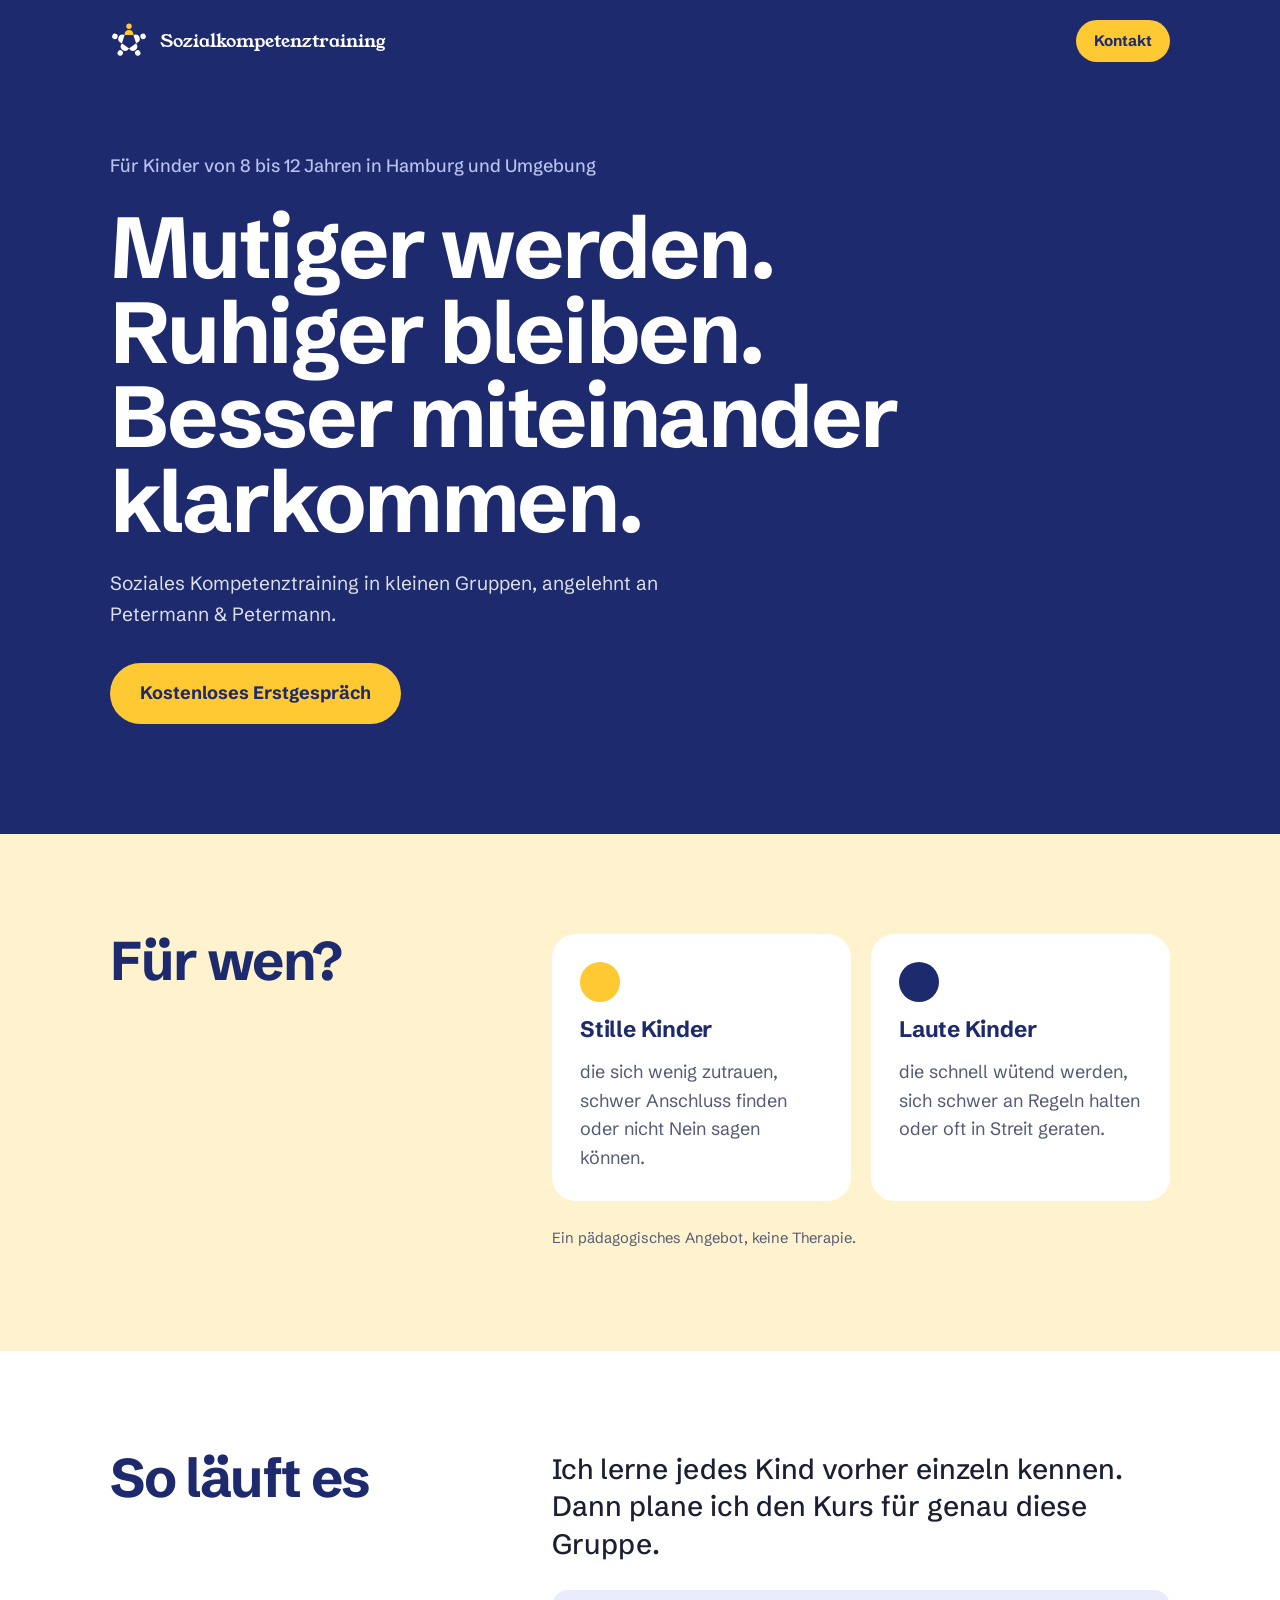
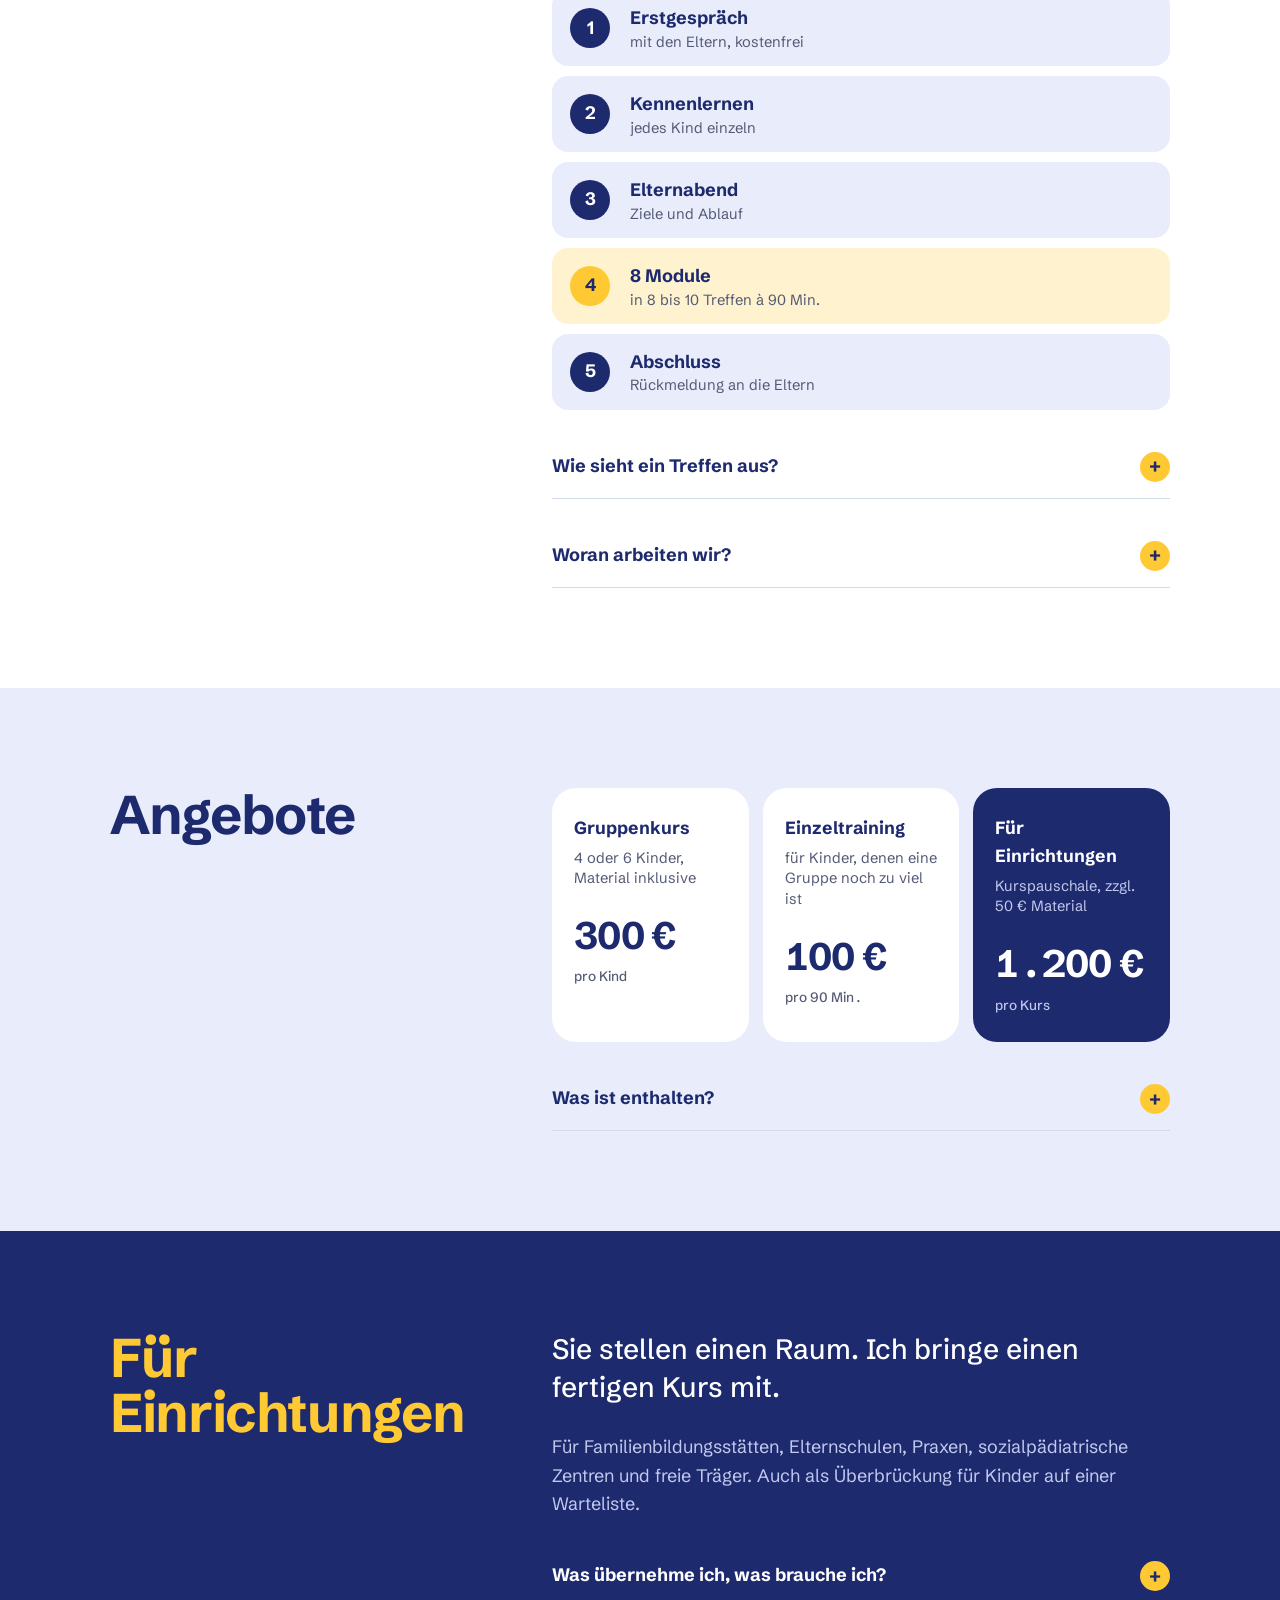
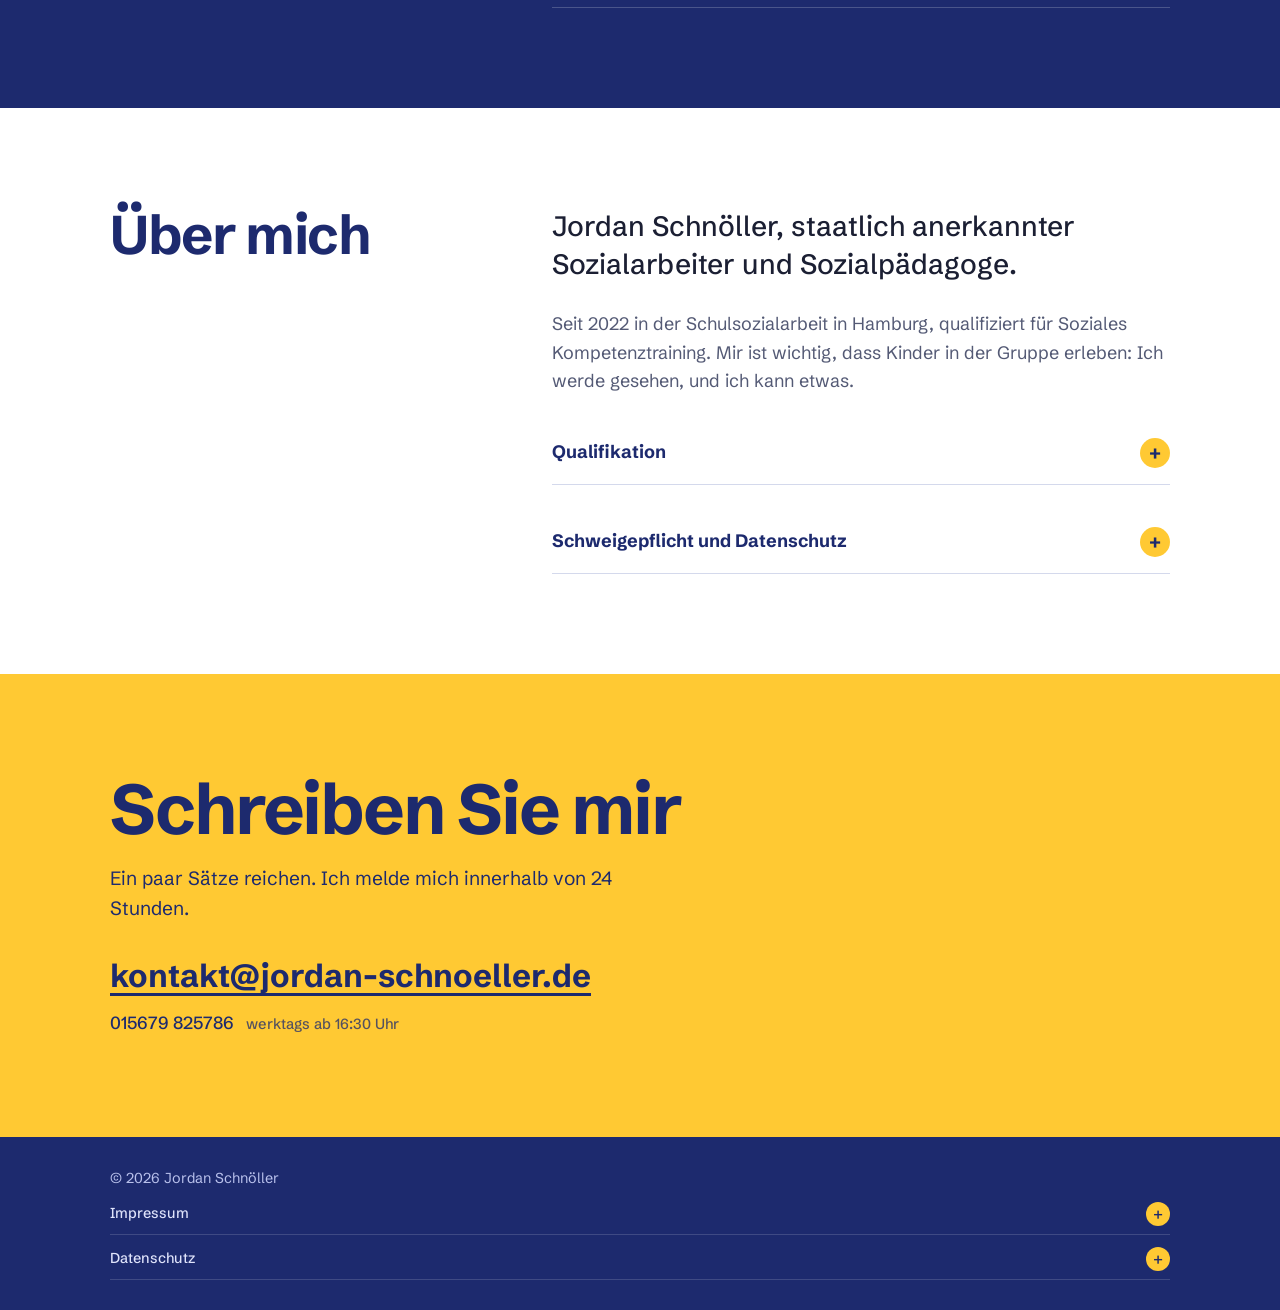
==== index.html @ d8eac1c6 "Gruppengröße: 4 oder 6 Kinder statt 4 bis 6 Co-Authored-By: Claude Opus 5.5 <noreply@anthropic.com> " ====
<!doctype html>
<html lang="de">
<head>
<meta charset="utf-8">
<meta name="viewport" content="width=device-width, initial-scale=1">
<title>Sozialkompetenztraining für Kinder in Hamburg | Jordan Schnöller</title>
<meta name="description" content="Soziales Kompetenztraining für Kinder von 8 bis 12 Jahren in Hamburg und Ahrensburg: kleine Gruppen, Einzeltraining und Kurse für Einrichtungen. Angelehnt an Petermann &amp; Petermann. Kostenloses Erstgespräch.">
<meta name="author" content="Jordan Schnöller">
<link rel="canonical" href="https://jordan-schnoeller.de/">
<meta property="og:type" content="website">
<meta property="og:locale" content="de_DE">
<meta property="og:site_name" content="Sozialkompetenztraining · Jordan Schnöller">
<meta property="og:url" content="https://jordan-schnoeller.de/">
<meta property="og:title" content="Sozialkompetenztraining für Kinder in Hamburg">
<meta property="og:description" content="Kleine Gruppen für Kinder von 8 bis 12 Jahren, die mutiger oder ruhiger werden wollen. Von Jordan Schnöller, Sozialarbeiter.">
<meta property="og:image" content="https://jordan-schnoeller.de/vorschau.png">
<meta property="og:image:width" content="1200">
<meta property="og:image:height" content="630">
<meta name="twitter:card" content="summary_large_image">
<script type="application/ld+json">
{
  "@context": "https://schema.org",
  "@graph": [
    {
      "@type": "Person",
      "@id": "https://jordan-schnoeller.de/#person",
      "name": "Jordan Schnöller",
      "jobTitle": "Sozialarbeiter und Sozialpädagoge (B.A.)",
      "url": "https://jordan-schnoeller.de/",
      "email": "kontakt@jordan-schnoeller.de"
    },
    {
      "@type": "ProfessionalService",
      "@id": "https://jordan-schnoeller.de/#angebot",
      "name": "Sozialkompetenztraining für Kinder – Jordan Schnöller",
      "description": "Soziales Kompetenztraining für Kinder von 8 bis 12 Jahren in kleinen Gruppen, angelehnt an Petermann & Petermann. Gruppenkurse, Einzeltraining und Kurse für Einrichtungen.",
      "url": "https://jordan-schnoeller.de/",
      "image": "https://jordan-schnoeller.de/vorschau.png",
      "logo": "https://jordan-schnoeller.de/favicon.svg",
      "email": "kontakt@jordan-schnoeller.de",
      "telephone": "+49 15679 825786",
      "founder": {"@id": "https://jordan-schnoeller.de/#person"},
      "areaServed": [
        {"@type": "City", "name": "Hamburg"},
        {"@type": "City", "name": "Ahrensburg"}
      ],
      "knowsAbout": ["Soziales Kompetenztraining", "Sozialkompetenztraining", "Soziale Arbeit"]
    }
  ]
}
</script>
<link rel="icon" href="favicon.svg" type="image/svg+xml">
<link rel="stylesheet" href="fonts.css">
<style>
/* Variante B, Farbflächen: jeder Abschnitt eine ruhige Farbfläche, kräftige serifenlose Überschriften, sehr wenig Text. Bewusst nur ein (helles) Farbschema. */
:root{--blue:#1d2a6e;--blue2:#2a3a8f;--sky:#e8ecfb;--cream:#fff3cf;--yellow:#ffc933;--white:#ffffff;--text:#1b1f33;--muted:#545a75;--rule:#d4d9ec;
--display:"Schibsted Grotesk","Helvetica Neue",Arial,sans-serif;--body:"Schibsted Grotesk","Helvetica Neue",Arial,sans-serif;--serif:"Young Serif",Georgia,serif}
*{box-sizing:border-box}[hidden]{display:none!important}
body{margin:0;background:var(--white);color:var(--text);font-family:var(--body);font-size:18px;line-height:1.6}
.wrap{max-width:1100px;margin:0 auto;padding-left:max(20px,env(safe-area-inset-left,0px));padding-right:max(20px,env(safe-area-inset-right,0px))}
h1,h2,h3{margin:0;text-wrap:balance}
p{margin:0}a{color:inherit}
:focus-visible{outline:3px solid var(--yellow);outline-offset:3px;border-radius:4px}
header{background:var(--blue);color:var(--white)}
header .bar{display:flex;justify-content:space-between;align-items:center;padding-block:20px}
.mark{display:flex;gap:12px;align-items:center;text-decoration:none;color:var(--white);font-family:var(--serif);font-size:1.1rem}
.mark svg{width:38px;height:38px}
.navcta{font-weight:700;text-decoration:none;font-size:.95rem;background:var(--yellow);color:var(--blue);padding:9px 18px;border-radius:999px}
.hero{background:var(--blue);color:var(--white)}
.hero .wrap{padding-block:70px 110px;display:grid;gap:24px;justify-items:start}
.kicker{color:#b9c1ec;font-weight:500}
h1{font-family:var(--display);font-weight:700;font-size:clamp(2.6rem,7vw,5.4rem);line-height:.98;letter-spacing:-.03em;max-width:11em}
.lede{font-size:1.2rem;max-width:30em;opacity:.85}
.btn{display:inline-block;margin-top:10px;background:var(--yellow);color:var(--blue);text-decoration:none;font-weight:700;padding:16px 30px;border-radius:999px;transition:transform .2s}
.btn:hover{transform:translateY(-2px)}
.s-who{background:var(--cream)}
.s-how{background:var(--white)}
.s-price{background:var(--sky)}
.s-inst{background:var(--blue);color:var(--white)}
.s-me{background:var(--white)}
.s-contact{background:var(--yellow);color:var(--blue)}
.split{display:grid;grid-template-columns:minmax(0,1fr) minmax(0,1.6fr);gap:56px;padding-block:100px}
.split h2{font-family:var(--display);font-weight:700;font-size:clamp(2rem,4.5vw,3.4rem);line-height:1;letter-spacing:-.025em;color:var(--blue);align-self:start}
.s-inst h2{color:var(--yellow)}
.col{display:grid;gap:26px;min-width:0}
.big{font-size:clamp(1.35rem,2.4vw,1.75rem);line-height:1.35;font-weight:500}
.col > p:not(.big):not(.fine){color:var(--muted);max-width:36em}
.s-inst .col > p:not(.big){color:#c3c9ee}
.pair{display:grid;grid-template-columns:1fr 1fr;gap:20px}
.item{background:var(--white);border-radius:24px;padding:28px;display:grid;gap:10px;align-content:start}
.item h3{font-size:1.4rem;font-weight:700;color:var(--blue);letter-spacing:-.01em}
.item p{color:var(--muted)}
.dot{width:40px;height:40px;border-radius:50%;background:var(--yellow)}
.dot2{background:var(--blue)}
.fine{color:var(--muted);font-size:.92rem}
.flow{list-style:none;margin:0;padding:0;display:grid;gap:10px;counter-reset:f}
.flow li{counter-increment:f;display:grid;grid-template-columns:44px 1fr;column-gap:16px;align-items:center;background:var(--sky);border-radius:16px;padding:14px 18px}
.flow li::before{content:counter(f);grid-row:1/span 2;width:40px;height:40px;border-radius:50%;background:var(--blue);color:var(--white);font-weight:700;display:grid;place-items:center}
.flow li:nth-child(4){background:var(--cream)}
.flow li:nth-child(4)::before{background:var(--yellow);color:var(--blue)}
.flow b{color:var(--blue)}
.flow span{color:var(--muted);font-size:.92rem;line-height:1.3}
details{border-bottom:1px solid var(--rule)}
.s-inst details{border-color:rgba(255,255,255,.2)}
summary{cursor:pointer;list-style:none;padding:16px 0;font-weight:700;color:var(--blue);display:flex;justify-content:space-between;gap:12px}
.s-inst summary{color:var(--white)}
summary::-webkit-details-marker{display:none}
summary::after{content:"+";width:30px;height:30px;flex:none;border-radius:50%;background:var(--yellow);color:var(--blue);display:grid;place-items:center;font-size:1.2rem;line-height:1;transition:transform .25s}
details[open] summary::after{transform:rotate(45deg)}
.more{padding-bottom:20px;color:var(--muted);display:grid;gap:12px}
.s-inst .more{color:#c3c9ee}
.more ul{margin:0;padding-left:1.1em;display:grid;gap:6px}
.mins{list-style:none!important;padding:0!important;gap:0!important}
.mins li{display:flex;justify-content:space-between;gap:16px;padding-block:9px;border-bottom:1px solid var(--rule);color:var(--text)}
.mins span{color:var(--muted);white-space:nowrap;font-variant-numeric:tabular-nums}
.prices{display:grid;grid-template-columns:repeat(3,minmax(0,1fr));gap:14px}
.price{background:var(--white);border-radius:24px;padding:26px 22px;display:grid;gap:6px;align-content:start}
.price h3{font-weight:700;font-size:1.1rem;color:var(--blue)}
.price p{color:var(--muted);font-size:.92rem;line-height:1.4;min-height:2.8em}
.price b{font-size:clamp(1.9rem,3.4vw,2.4rem);font-weight:700;letter-spacing:-.02em;color:var(--blue);margin-top:10px;font-variant-numeric:tabular-nums}
.price small{display:block;font-size:.85rem;font-weight:500;color:var(--muted);letter-spacing:0}
.price:nth-child(3){background:var(--blue)}.price:nth-child(3) h3,.price:nth-child(3) b{color:var(--white)}.price:nth-child(3) p,.price:nth-child(3) small{color:#c3c9ee}
.s-contact .wrap{padding-block:100px;display:grid;gap:18px;justify-items:start}
.s-contact h2{font-weight:700;font-size:clamp(2.4rem,6vw,4.4rem);letter-spacing:-.03em;line-height:1}
.s-contact .lede{opacity:1;color:var(--blue)}
.contact{display:grid;gap:8px;margin-top:8px}
.contact a{font-weight:700;font-size:clamp(1.3rem,3.4vw,2rem);word-break:break-word;text-underline-offset:6px}
.contact span{font-size:1.1rem;font-weight:500}
.contact small{opacity:.75;margin-left:8px}
footer{background:var(--blue);color:#b9c1ec;font-size:.9rem}
footer .wrap{padding-block:30px;display:grid;gap:4px}
footer summary{color:#dfe3fb;font-weight:500;padding:8px 0}footer summary::after{width:24px;height:24px;font-size:1rem}
footer details{border-color:rgba(255,255,255,.15)}
footer .body{padding-bottom:16px}footer .body p{color:#b9c1ec}footer .body p+p{margin-top:8px}footer .body h4{margin:14px 0 4px;color:#fff}
footer .body p[style]{color:#fff!important}
.reveal{transition:opacity .8s ease,transform .8s cubic-bezier(.2,.7,.2,1)}
.reveal.pre{opacity:0;transform:translateY(22px)}
.reveal.pre.in{opacity:1;transform:none}
@media (max-width:820px){.split{grid-template-columns:1fr;gap:24px;padding-block:72px}.pair,.prices{grid-template-columns:1fr}.price p{min-height:0}.hero .wrap{padding-block:48px 80px}}

</style>
</head>
<body>

<header>
  <div class="wrap bar">
    <a class="mark" href="#start"><svg viewBox="2 2 60 60" aria-hidden="true"><g transform="rotate(72.0 32 32)"><circle cx="32" cy="8.6" r="4.3" fill="currentColor"/><path d="M25 22.5 Q25 14.5 32 14.5 Q39 14.5 39 22.5 Z" fill="currentColor"/></g><g transform="rotate(144.0 32 32)"><circle cx="32" cy="8.6" r="4.3" fill="currentColor"/><path d="M25 22.5 Q25 14.5 32 14.5 Q39 14.5 39 22.5 Z" fill="currentColor"/></g><g transform="rotate(216.0 32 32)"><circle cx="32" cy="8.6" r="4.3" fill="currentColor"/><path d="M25 22.5 Q25 14.5 32 14.5 Q39 14.5 39 22.5 Z" fill="currentColor"/></g><g transform="rotate(288.0 32 32)"><circle cx="32" cy="8.6" r="4.3" fill="currentColor"/><path d="M25 22.5 Q25 14.5 32 14.5 Q39 14.5 39 22.5 Z" fill="currentColor"/></g><g transform="rotate(0.0 32 32)"><circle cx="32" cy="8.6" r="4.3" fill="#ffc933"/><path d="M25 22.5 Q25 14.5 32 14.5 Q39 14.5 39 22.5 Z" fill="#ffc933"/></g></svg><span>Sozialkompetenz&shy;training</span></a>
    <a class="navcta" href="#kontakt">Kontakt</a>
  </div>
</header>

<main id="start">
  <section class="hero">
    <div class="wrap">
      <p class="kicker">Für Kinder von 8 bis 12 Jahren in Hamburg und Umgebung</p>
      <h1>Mutiger werden. Ruhiger bleiben. Besser miteinander klarkommen.</h1>
      <p class="lede">Soziales Kompetenztraining in kleinen Gruppen, angelehnt an Petermann &amp; Petermann.</p>
      <a class="btn" href="#kontakt">Kostenloses Erstgespräch</a>
    </div>
  </section>

  <section class="s-who">
    <div class="wrap split">
      <h2>Für wen?</h2>
      <div class="col">
        <div class="pair">
          <div class="item reveal"><span class="dot"></span><h3>Stille Kinder</h3><p>die sich wenig zutrauen, schwer Anschluss finden oder nicht Nein sagen können.</p></div>
          <div class="item reveal"><span class="dot dot2"></span><h3>Laute Kinder</h3><p>die schnell wütend werden, sich schwer an Regeln halten oder oft in Streit geraten.</p></div>
        </div>
        <p class="fine">Ein pädagogisches Angebot, keine Therapie.</p>
      </div>
    </div>
  </section>

  <section class="s-how">
    <div class="wrap split">
      <h2>So läuft es</h2>
      <div class="col">
        <p class="big reveal">Ich lerne jedes Kind vorher einzeln kennen. Dann plane ich den Kurs für genau diese Gruppe.</p>
        <ol class="flow reveal">
          <li><b>Erstgespräch</b><span>mit den Eltern, kostenfrei</span></li>
          <li><b>Kennenlernen</b><span>jedes Kind einzeln</span></li>
          <li><b>Elternabend</b><span>Ziele und Ablauf</span></li>
          <li><b>8 Module</b><span>in 8 bis 10 Treffen à 90 Min.</span></li>
          <li><b>Abschluss</b><span>Rückmeldung an die Eltern</span></li>
        </ol>
        <details>
          <summary>Wie sieht ein Treffen aus?</summary>
          <div class="more">
            <ul class="mins">
              <li>Ankommen und Begrüßungsritual<span>5 Min.</span></li>
              <li>Warm-up<span>10 Min.</span></li>
              <li>Erarbeitung und Hauptübung<span>60 Min.</span></li>
              <li>Reflexion und Transfer in den Alltag<span>10 Min.</span></li>
              <li>Entspannung und Abschlussritual<span>5 Min.</span></li>
            </ul>
            <p>Jedes Treffen hat denselben Rahmen mit festen Gruppenregeln. Das gibt Sicherheit, gerade den unruhigen und den stillen Kindern.</p>
          </div>
        </details>
        <details>
          <summary>Woran arbeiten wir?</summary>
          <div class="more"><p>Gefühle erkennen und benennen, bei Wut ruhiger reagieren, sich in andere hineinversetzen, Kontakt aufnehmen und Nein sagen, Konflikte fair lösen, eigene Stärken sehen. Die Schwerpunkte richten sich nach der Gruppe.</p></div>
        </details>
      </div>
    </div>
  </section>

  <section class="s-price">
    <div class="wrap split">
      <h2>Angebote</h2>
      <div class="col">
        <div class="prices">
          <div class="price reveal"><h3>Gruppenkurs</h3><p>4 oder 6 Kinder, Material inklusive</p><b>300 €<small> pro Kind</small></b></div>
          <div class="price reveal"><h3>Einzeltraining</h3><p>für Kinder, denen eine Gruppe noch zu viel ist</p><b>100 €<small> pro 90 Min.</small></b></div>
          <div class="price reveal"><h3>Für Einrichtungen</h3><p>Kurspauschale, zzgl. 50 € Material</p><b>1.200 €<small> pro Kurs</small></b></div>
        </div>
        <details>
          <summary>Was ist enthalten?</summary>
          <div class="more"><p>Enthalten sind das Einzelkennenlernen der Kinder, der Elternabend, die Vor- und Nachbereitung sowie die Abschlussrückmeldung. Braucht eine Gruppe 10 statt 8 Treffen, bleibt der Preis gleich. Kurszeiten: samstags vormittags, montags 17:30 bis 19:30 Uhr oder freitags 16:30 bis 18:30 Uhr.</p></div>
        </details>
      </div>
    </div>
  </section>

  <section class="s-inst" id="einrichtungen">
    <div class="wrap split">
      <h2>Für Einrichtungen</h2>
      <div class="col">
        <p class="big reveal">Sie stellen einen Raum. Ich bringe einen fertigen Kurs mit.</p>
        <p class="reveal">Für Familienbildungsstätten, Elternschulen, Praxen, sozialpädiatrische Zentren und freie Träger. Auch als Überbrückung für Kinder auf einer Warteliste.</p>
        <details>
          <summary>Was übernehme ich, was brauche ich?</summary>
          <div class="more"><p>Ich übernehme Kursleitung, Material, das Kennenlernen der Kinder, Anmelde- und Elternunterlagen, Elternabend und Abschlussrückmeldung. Von Ihnen brauche ich einen Gruppenraum für bis zu 6 Kinder, einen der drei Termine und je nach Modell Hilfe, die Familien zu erreichen.</p></div>
        </details>
      </div>
    </div>
  </section>

  <section class="s-me">
    <div class="wrap split">
      <h2>Über mich</h2>
      <div class="col">
        <p class="big reveal">Jordan Schnöller, staatlich anerkannter Sozialarbeiter und Sozialpädagoge.</p>
        <p class="reveal">Seit 2022 in der Schulsozialarbeit in Hamburg, qualifiziert für Soziales Kompetenztraining. Mir ist wichtig, dass Kinder in der Gruppe erleben: Ich werde gesehen, und ich kann etwas.</p>
        <details>
          <summary>Qualifikation</summary>
          <div class="more"><ul>
            <li>B.A. Soziale Arbeit, staatlich anerkannt</li>
            <li>Ausbildung zum Sozialpädagogischen Assistenten</li>
            <li>Qualifizierung „Soziales Kompetenztraining“, Beratungsstelle Gewaltprävention der Hamburger Behörde für Schule und Berufsbildung, 2024</li>
            <li>viele geleitete Trainingsgruppen mit Grundschul- und Unterstufenkindern</li>
          </ul><p>Die Kurse biete ich freiberuflich und unabhängig von meiner Stelle an.</p></div>
        </details>
        <details>
          <summary>Schweigepflicht und Datenschutz</summary>
          <div class="more"><p>Als staatlich anerkannter Sozialarbeiter unterliege ich der Schweigepflicht nach § 203 StGB. Informationen über Kinder und Familien gebe ich nur mit schriftlicher Einwilligung der Sorgeberechtigten weiter, auch an kooperierende Einrichtungen. Ausgenommen sind Fälle, in denen eine Gefahr für das Wohl eines Kindes oder einer anderen Person abgewendet werden muss (insbesondere § 4 KKG, § 34 StGB).</p></div>
        </details>
      </div>
    </div>
  </section>

  <section class="s-contact" id="kontakt">
    <div class="wrap">
      <h2>Schreiben Sie mir</h2>
      <p class="lede">Ein paar Sätze reichen. Ich melde mich innerhalb von 24 Stunden.</p>
      <div class="contact">
        <a href="mailto:kontakt@jordan-schnoeller.de">kontakt@jordan-schnoeller.de</a>
        <span>015679 825786 <small>werktags ab 16:30 Uhr</small></span>
      </div>
    </div>
  </section>
</main>

<footer>
  <div class="wrap">
    <span>© 2026 Jordan Schnöller</span>
    <details id="impressum">
      <summary>Impressum</summary>
      <div class="body">
        <p>Angaben gemäß § 5 Digitale-Dienste-Gesetz</p>
        <p style="color:var(--text)">Jordan Schnöller<br>c/o Autorenglück #84121<br>Albert-Einstein-Straße 47<br>02977 Hoyerswerda</p>
        <h4>Kontakt</h4>
        <p>Telefon: 015679 825786<br>E-Mail: kontakt@jordan-schnoeller.de</p>
        <h4>Verantwortlich für den Inhalt nach § 18 Abs. 2 MStV</h4>
        <p>Jordan Schnöller, Anschrift wie oben</p>
      </div>
    </details>
    <details id="datenschutz">
      <summary>Datenschutz</summary>
      <div class="body">
        <h4>Verantwortlich</h4>
        <p>Verantwortlich für die Datenverarbeitung auf dieser Website ist Jordan Schnöller (Kontaktdaten im Impressum).</p>
        <h4>Aufruf der Website</h4>
        <p>Diese Website wird bei GitHub Pages (GitHub Inc., USA) gehostet. Beim Aufruf verarbeitet der Anbieter technisch notwendige Daten wie Ihre IP-Adresse, Datum und Uhrzeit sowie die aufgerufene Seite, um die Website auszuliefern und vor Missbrauch zu schützen. Rechtsgrundlage ist Art. 6 Abs. 1 lit. f DSGVO. GitHub ist unter dem EU-US Data Privacy Framework zertifiziert.</p>
        <p>Die Website setzt keine Cookies, nutzt keine Analyse- oder Trackingdienste und lädt Schriften von meinem eigenen Server.</p>
        <h4>Kontakt per E-Mail oder Telefon</h4>
        <p>Wenn Sie mich kontaktieren, verwende ich Ihre Angaben nur, um Ihre Anfrage zu beantworten und ein mögliches Training zu planen (Art. 6 Abs. 1 lit. b DSGVO). Die Daten lösche ich, wenn sie dafür nicht mehr gebraucht werden und keine gesetzlichen Aufbewahrungsfristen bestehen.</p>
        <h4>Ihre Rechte</h4>
        <p>Sie haben das Recht auf Auskunft, Berichtigung, Löschung, Einschränkung der Verarbeitung, Datenübertragbarkeit und Widerspruch. Außerdem können Sie sich bei einer Datenschutz-Aufsichtsbehörde beschweren, zum Beispiel beim Unabhängigen Landeszentrum für Datenschutz Schleswig-Holstein.</p>
      </div>
    </details>
  </div>
</footer>

<script>
(function(){
  // Abschnitte unterhalb des sichtbaren Bereichs blenden beim Scrollen sanft ein
  if(!('IntersectionObserver' in window)||matchMedia('(prefers-reduced-motion: reduce)').matches)return;
  var els=[].slice.call(document.querySelectorAll('.reveal'));
  var io=new IntersectionObserver(function(es){es.forEach(function(e){if(e.isIntersecting){e.target.classList.add('in');io.unobserve(e.target);}});},{rootMargin:'0px 0px -8% 0px'});
  els.forEach(function(el,i){if(el.getBoundingClientRect().top>innerHeight){el.classList.add('pre');el.style.transitionDelay=(i%3)*80+'ms';io.observe(el);}});
  function openHash(){var h=location.hash.slice(1);if(h==='impressum'||h==='datenschutz')document.getElementById(h).open=true;}
  addEventListener('hashchange',openHash);openHash();
})();
</script>

</body>
</html>
---- fonts.css ----
@font-face {
  font-family: 'Schibsted Grotesk';
  font-style: italic;
  font-weight: 400;
  font-display: swap;
  src: url(fonts/SchibstedGrotesk-400-italic.woff2) format('woff2');
  unicode-range: U+0000-00FF, U+0131, U+0152-0153, U+02BB-02BC, U+02C6, U+02DA, U+02DC, U+0304, U+0308, U+0329, U+2000-206F, U+20AC, U+2122, U+2191, U+2193, U+2212, U+2215, U+FEFF, U+FFFD;
}
@font-face {
  font-family: 'Schibsted Grotesk';
  font-style: normal;
  font-weight: 400;
  font-display: swap;
  src: url(fonts/SchibstedGrotesk-400-normal.woff2) format('woff2');
  unicode-range: U+0000-00FF, U+0131, U+0152-0153, U+02BB-02BC, U+02C6, U+02DA, U+02DC, U+0304, U+0308, U+0329, U+2000-206F, U+20AC, U+2122, U+2191, U+2193, U+2212, U+2215, U+FEFF, U+FFFD;
}
@font-face {
  font-family: 'Schibsted Grotesk';
  font-style: normal;
  font-weight: 500;
  font-display: swap;
  src: url(fonts/SchibstedGrotesk-500-normal.woff2) format('woff2');
  unicode-range: U+0000-00FF, U+0131, U+0152-0153, U+02BB-02BC, U+02C6, U+02DA, U+02DC, U+0304, U+0308, U+0329, U+2000-206F, U+20AC, U+2122, U+2191, U+2193, U+2212, U+2215, U+FEFF, U+FFFD;
}
@font-face {
  font-family: 'Schibsted Grotesk';
  font-style: normal;
  font-weight: 700;
  font-display: swap;
  src: url(fonts/SchibstedGrotesk-700-normal.woff2) format('woff2');
  unicode-range: U+0000-00FF, U+0131, U+0152-0153, U+02BB-02BC, U+02C6, U+02DA, U+02DC, U+0304, U+0308, U+0329, U+2000-206F, U+20AC, U+2122, U+2191, U+2193, U+2212, U+2215, U+FEFF, U+FFFD;
}
@font-face {
  font-family: 'Young Serif';
  font-style: normal;
  font-weight: 400;
  font-display: swap;
  src: url(fonts/YoungSerif-400-normal.woff2) format('woff2');
  unicode-range: U+0000-00FF, U+0131, U+0152-0153, U+02BB-02BC, U+02C6, U+02DA, U+02DC, U+0304, U+0308, U+0329, U+2000-206F, U+20AC, U+2122, U+2191, U+2193, U+2212, U+2215, U+FEFF, U+FFFD;
}
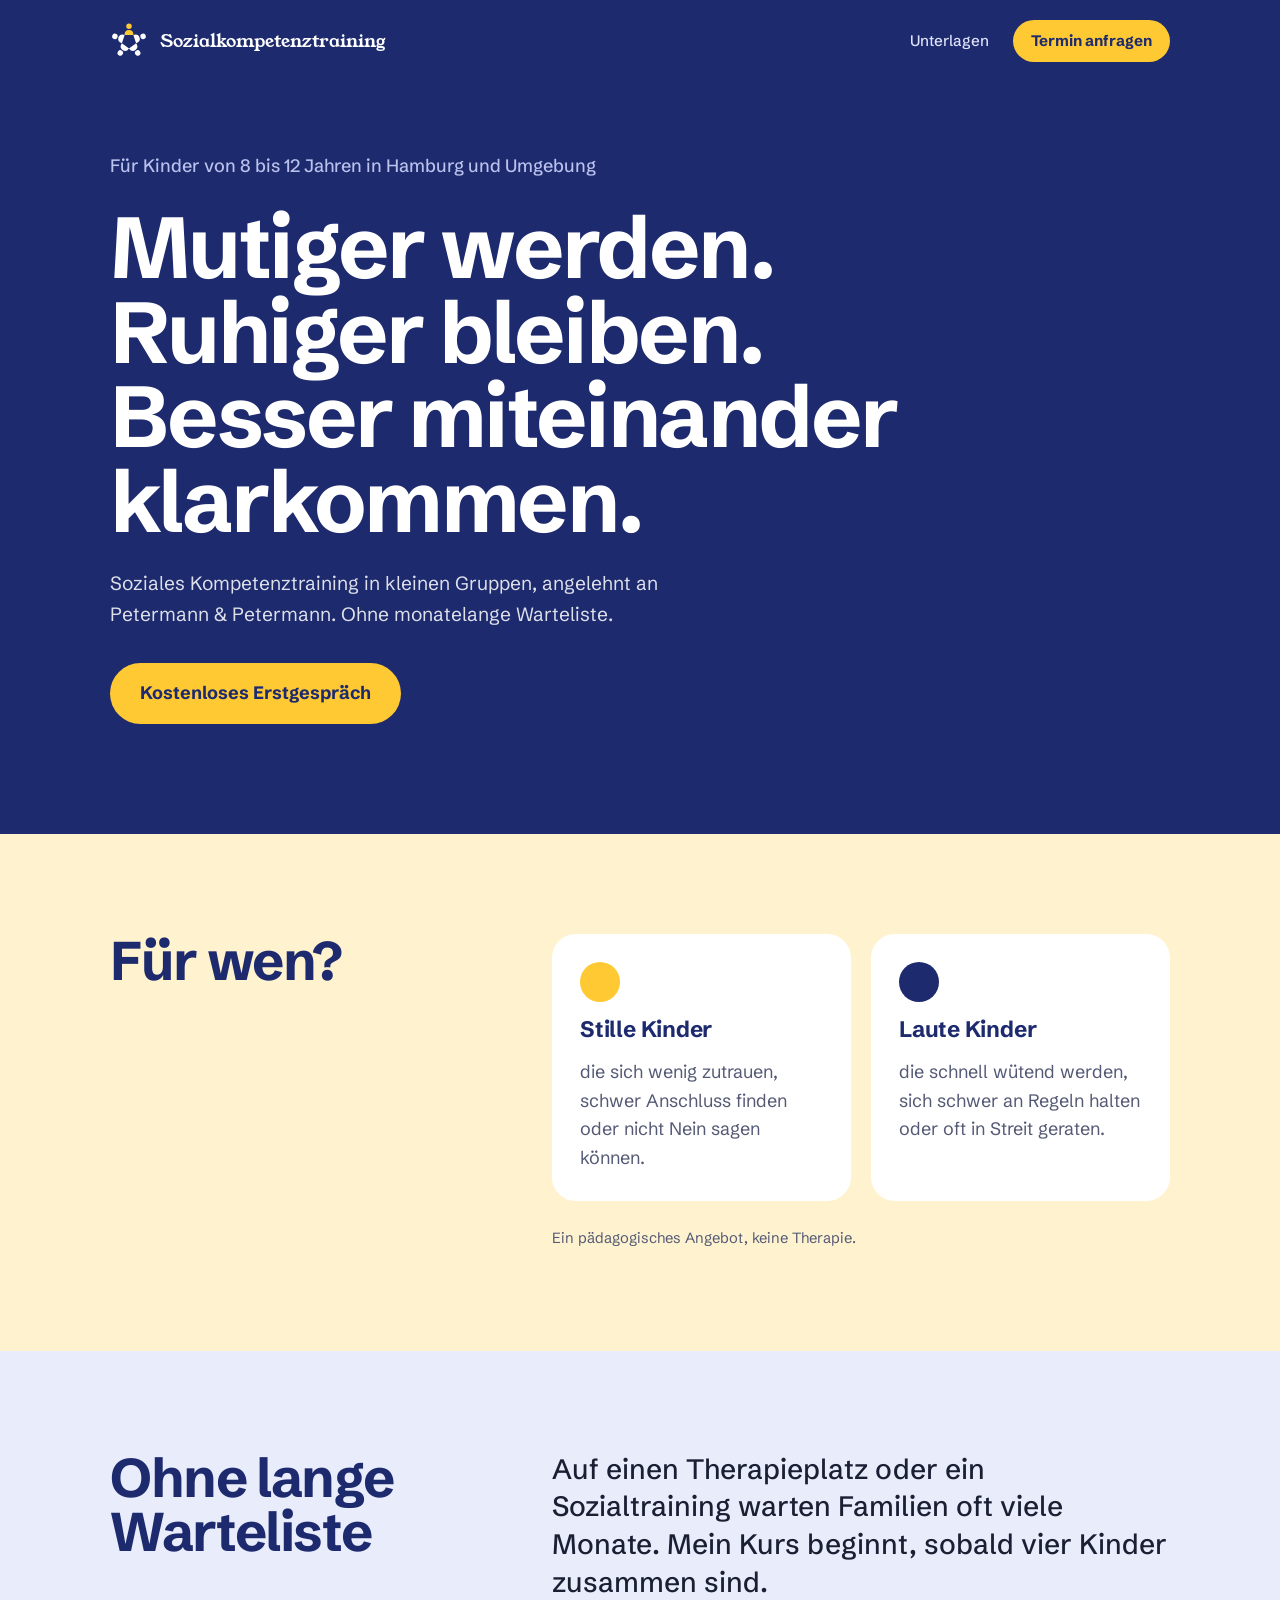
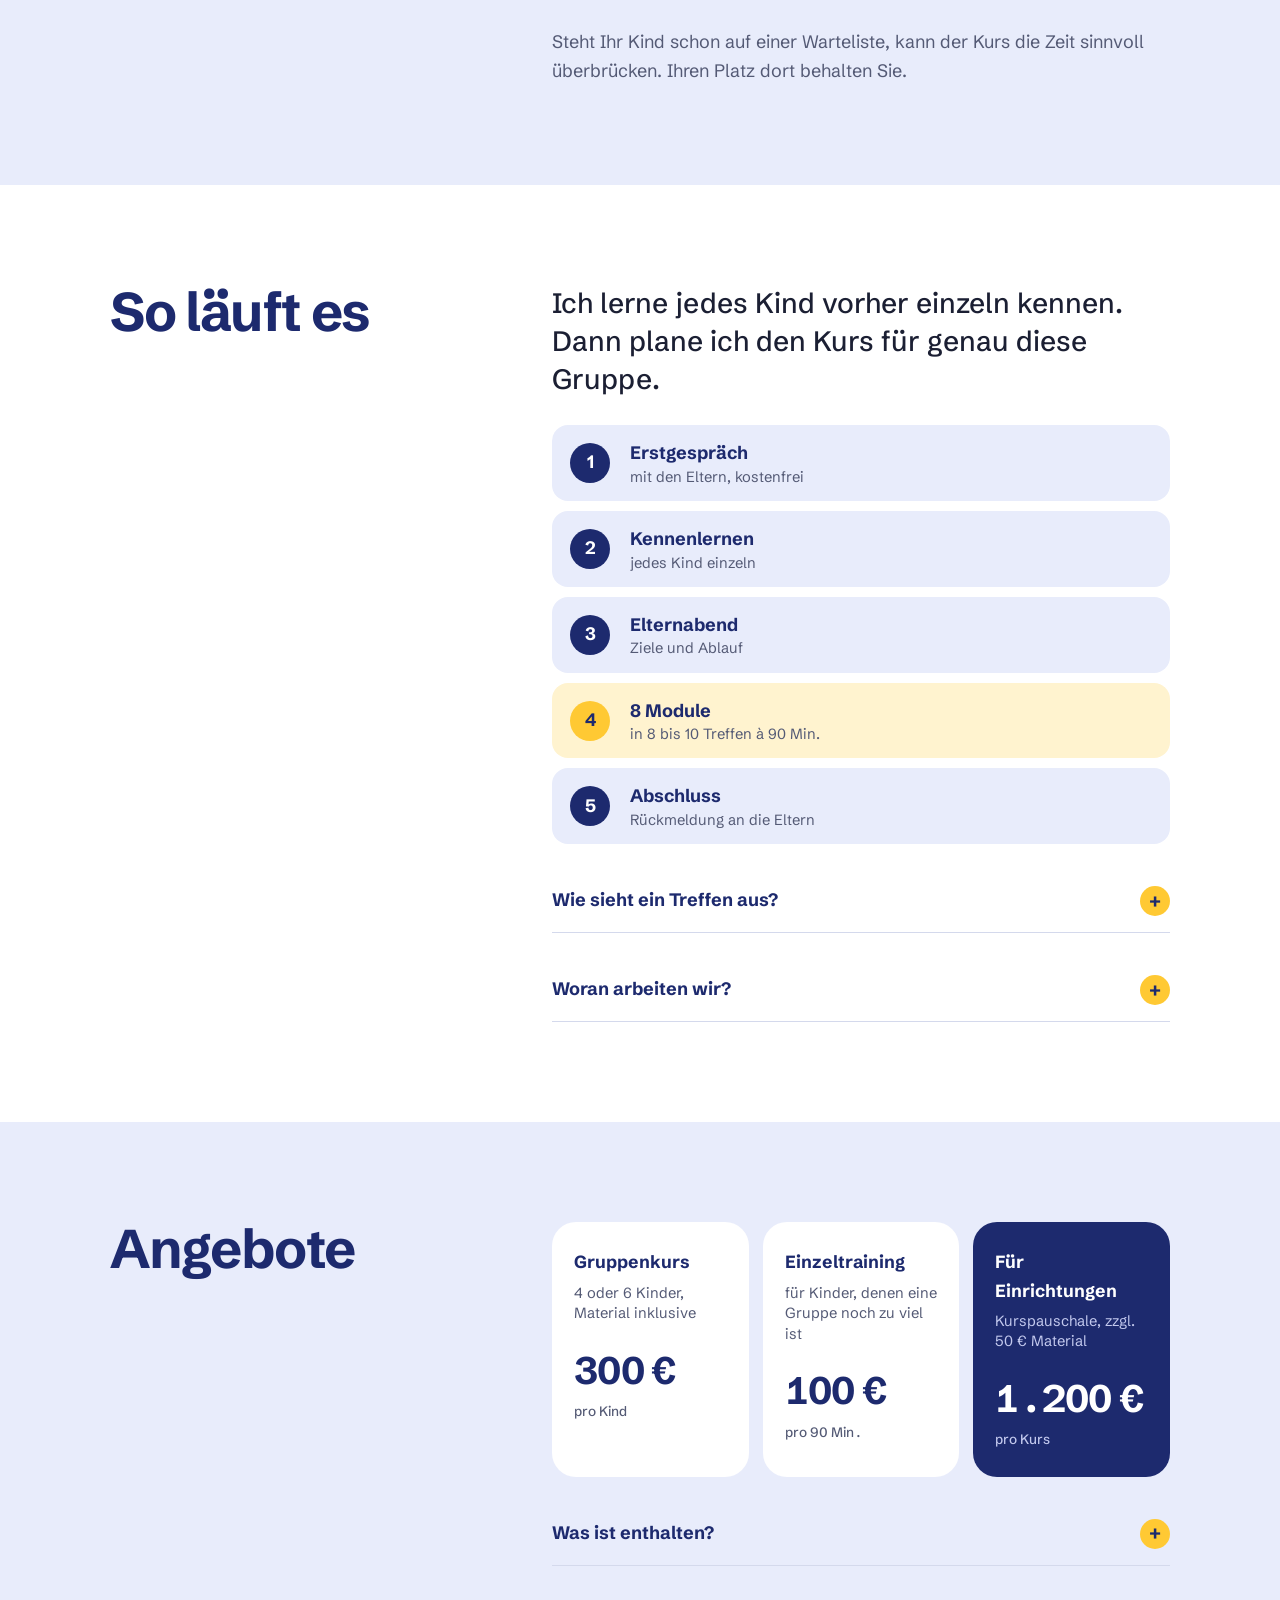
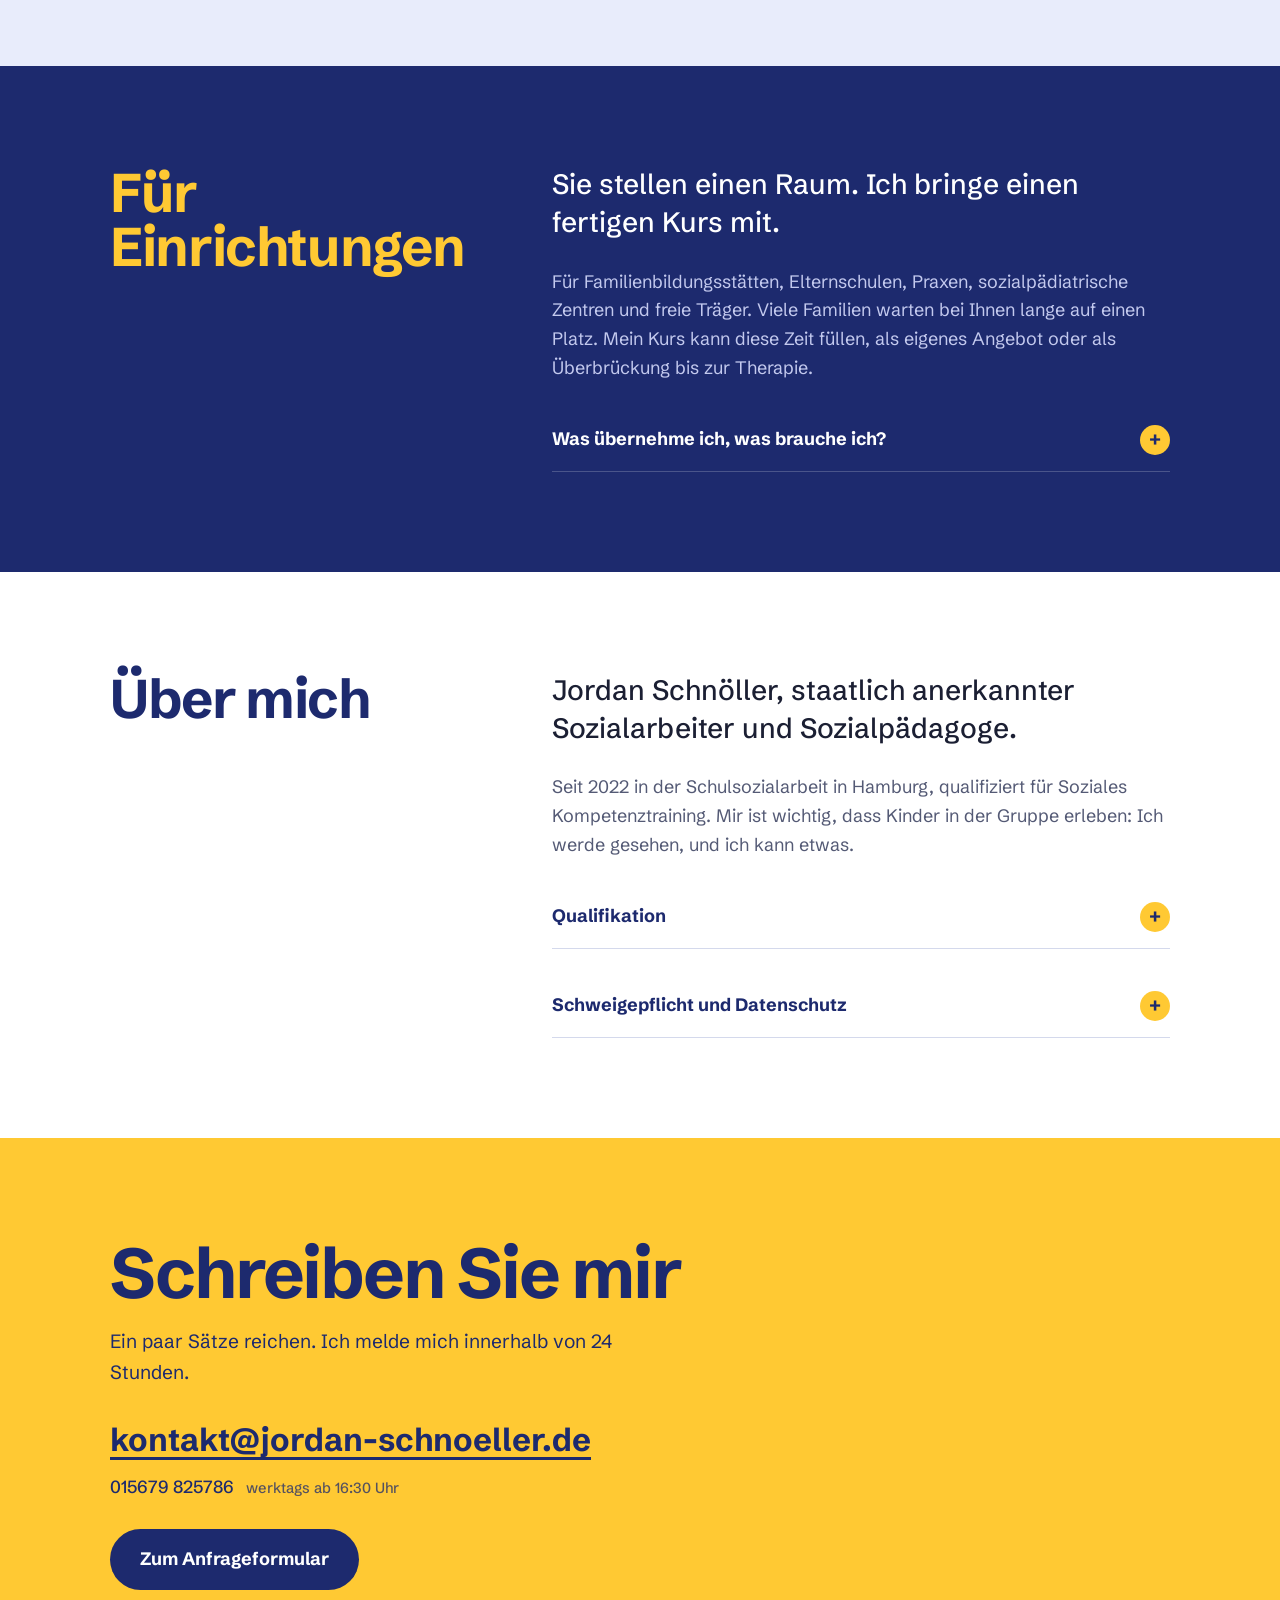
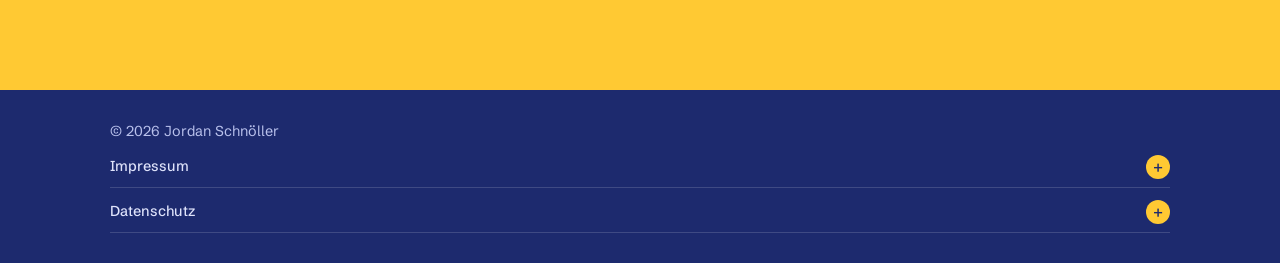
==== commit 68c87c23: "Startseite: Abschnitt „Ohne lange Warteliste“ (Demo) Co-Authored-By: Claude Opus 5.5 <noreply@anthro" ====
--- a/index.html
+++ b/index.html
@@ -51,101 +51,14 @@
 </script>
 <link rel="icon" href="favicon.svg" type="image/svg+xml">
 <link rel="stylesheet" href="fonts.css">
-<style>
-/* Variante B, Farbflächen: jeder Abschnitt eine ruhige Farbfläche, kräftige serifenlose Überschriften, sehr wenig Text. Bewusst nur ein (helles) Farbschema. */
-:root{--blue:#1d2a6e;--blue2:#2a3a8f;--sky:#e8ecfb;--cream:#fff3cf;--yellow:#ffc933;--white:#ffffff;--text:#1b1f33;--muted:#545a75;--rule:#d4d9ec;
---display:"Schibsted Grotesk","Helvetica Neue",Arial,sans-serif;--body:"Schibsted Grotesk","Helvetica Neue",Arial,sans-serif;--serif:"Young Serif",Georgia,serif}
-*{box-sizing:border-box}[hidden]{display:none!important}
-body{margin:0;background:var(--white);color:var(--text);font-family:var(--body);font-size:18px;line-height:1.6}
-.wrap{max-width:1100px;margin:0 auto;padding-left:max(20px,env(safe-area-inset-left,0px));padding-right:max(20px,env(safe-area-inset-right,0px))}
-h1,h2,h3{margin:0;text-wrap:balance}
-p{margin:0}a{color:inherit}
-:focus-visible{outline:3px solid var(--yellow);outline-offset:3px;border-radius:4px}
-header{background:var(--blue);color:var(--white)}
-header .bar{display:flex;justify-content:space-between;align-items:center;padding-block:20px}
-.mark{display:flex;gap:12px;align-items:center;text-decoration:none;color:var(--white);font-family:var(--serif);font-size:1.1rem}
-.mark svg{width:38px;height:38px}
-.navcta{font-weight:700;text-decoration:none;font-size:.95rem;background:var(--yellow);color:var(--blue);padding:9px 18px;border-radius:999px}
-.hero{background:var(--blue);color:var(--white)}
-.hero .wrap{padding-block:70px 110px;display:grid;gap:24px;justify-items:start}
-.kicker{color:#b9c1ec;font-weight:500}
-h1{font-family:var(--display);font-weight:700;font-size:clamp(2.6rem,7vw,5.4rem);line-height:.98;letter-spacing:-.03em;max-width:11em}
-.lede{font-size:1.2rem;max-width:30em;opacity:.85}
-.btn{display:inline-block;margin-top:10px;background:var(--yellow);color:var(--blue);text-decoration:none;font-weight:700;padding:16px 30px;border-radius:999px;transition:transform .2s}
-.btn:hover{transform:translateY(-2px)}
-.s-who{background:var(--cream)}
-.s-how{background:var(--white)}
-.s-price{background:var(--sky)}
-.s-inst{background:var(--blue);color:var(--white)}
-.s-me{background:var(--white)}
-.s-contact{background:var(--yellow);color:var(--blue)}
-.split{display:grid;grid-template-columns:minmax(0,1fr) minmax(0,1.6fr);gap:56px;padding-block:100px}
-.split h2{font-family:var(--display);font-weight:700;font-size:clamp(2rem,4.5vw,3.4rem);line-height:1;letter-spacing:-.025em;color:var(--blue);align-self:start}
-.s-inst h2{color:var(--yellow)}
-.col{display:grid;gap:26px;min-width:0}
-.big{font-size:clamp(1.35rem,2.4vw,1.75rem);line-height:1.35;font-weight:500}
-.col > p:not(.big):not(.fine){color:var(--muted);max-width:36em}
-.s-inst .col > p:not(.big){color:#c3c9ee}
-.pair{display:grid;grid-template-columns:1fr 1fr;gap:20px}
-.item{background:var(--white);border-radius:24px;padding:28px;display:grid;gap:10px;align-content:start}
-.item h3{font-size:1.4rem;font-weight:700;color:var(--blue);letter-spacing:-.01em}
-.item p{color:var(--muted)}
-.dot{width:40px;height:40px;border-radius:50%;background:var(--yellow)}
-.dot2{background:var(--blue)}
-.fine{color:var(--muted);font-size:.92rem}
-.flow{list-style:none;margin:0;padding:0;display:grid;gap:10px;counter-reset:f}
-.flow li{counter-increment:f;display:grid;grid-template-columns:44px 1fr;column-gap:16px;align-items:center;background:var(--sky);border-radius:16px;padding:14px 18px}
-.flow li::before{content:counter(f);grid-row:1/span 2;width:40px;height:40px;border-radius:50%;background:var(--blue);color:var(--white);font-weight:700;display:grid;place-items:center}
-.flow li:nth-child(4){background:var(--cream)}
-.flow li:nth-child(4)::before{background:var(--yellow);color:var(--blue)}
-.flow b{color:var(--blue)}
-.flow span{color:var(--muted);font-size:.92rem;line-height:1.3}
-details{border-bottom:1px solid var(--rule)}
-.s-inst details{border-color:rgba(255,255,255,.2)}
-summary{cursor:pointer;list-style:none;padding:16px 0;font-weight:700;color:var(--blue);display:flex;justify-content:space-between;gap:12px}
-.s-inst summary{color:var(--white)}
-summary::-webkit-details-marker{display:none}
-summary::after{content:"+";width:30px;height:30px;flex:none;border-radius:50%;background:var(--yellow);color:var(--blue);display:grid;place-items:center;font-size:1.2rem;line-height:1;transition:transform .25s}
-details[open] summary::after{transform:rotate(45deg)}
-.more{padding-bottom:20px;color:var(--muted);display:grid;gap:12px}
-.s-inst .more{color:#c3c9ee}
-.more ul{margin:0;padding-left:1.1em;display:grid;gap:6px}
-.mins{list-style:none!important;padding:0!important;gap:0!important}
-.mins li{display:flex;justify-content:space-between;gap:16px;padding-block:9px;border-bottom:1px solid var(--rule);color:var(--text)}
-.mins span{color:var(--muted);white-space:nowrap;font-variant-numeric:tabular-nums}
-.prices{display:grid;grid-template-columns:repeat(3,minmax(0,1fr));gap:14px}
-.price{background:var(--white);border-radius:24px;padding:26px 22px;display:grid;gap:6px;align-content:start}
-.price h3{font-weight:700;font-size:1.1rem;color:var(--blue)}
-.price p{color:var(--muted);font-size:.92rem;line-height:1.4;min-height:2.8em}
-.price b{font-size:clamp(1.9rem,3.4vw,2.4rem);font-weight:700;letter-spacing:-.02em;color:var(--blue);margin-top:10px;font-variant-numeric:tabular-nums}
-.price small{display:block;font-size:.85rem;font-weight:500;color:var(--muted);letter-spacing:0}
-.price:nth-child(3){background:var(--blue)}.price:nth-child(3) h3,.price:nth-child(3) b{color:var(--white)}.price:nth-child(3) p,.price:nth-child(3) small{color:#c3c9ee}
-.s-contact .wrap{padding-block:100px;display:grid;gap:18px;justify-items:start}
-.s-contact h2{font-weight:700;font-size:clamp(2.4rem,6vw,4.4rem);letter-spacing:-.03em;line-height:1}
-.s-contact .lede{opacity:1;color:var(--blue)}
-.contact{display:grid;gap:8px;margin-top:8px}
-.contact a{font-weight:700;font-size:clamp(1.3rem,3.4vw,2rem);word-break:break-word;text-underline-offset:6px}
-.contact span{font-size:1.1rem;font-weight:500}
-.contact small{opacity:.75;margin-left:8px}
-footer{background:var(--blue);color:#b9c1ec;font-size:.9rem}
-footer .wrap{padding-block:30px;display:grid;gap:4px}
-footer summary{color:#dfe3fb;font-weight:500;padding:8px 0}footer summary::after{width:24px;height:24px;font-size:1rem}
-footer details{border-color:rgba(255,255,255,.15)}
-footer .body{padding-bottom:16px}footer .body p{color:#b9c1ec}footer .body p+p{margin-top:8px}footer .body h4{margin:14px 0 4px;color:#fff}
-footer .body p[style]{color:#fff!important}
-.reveal{transition:opacity .8s ease,transform .8s cubic-bezier(.2,.7,.2,1)}
-.reveal.pre{opacity:0;transform:translateY(22px)}
-.reveal.pre.in{opacity:1;transform:none}
-@media (max-width:820px){.split{grid-template-columns:1fr;gap:24px;padding-block:72px}.pair,.prices{grid-template-columns:1fr}.price p{min-height:0}.hero .wrap{padding-block:48px 80px}}
-
-</style>
+<link rel="stylesheet" href="style.css">
 </head>
 <body>
 
 <header>
   <div class="wrap bar">
     <a class="mark" href="#start"><svg viewBox="2 2 60 60" aria-hidden="true"><g transform="rotate(72.0 32 32)"><circle cx="32" cy="8.6" r="4.3" fill="currentColor"/><path d="M25 22.5 Q25 14.5 32 14.5 Q39 14.5 39 22.5 Z" fill="currentColor"/></g><g transform="rotate(144.0 32 32)"><circle cx="32" cy="8.6" r="4.3" fill="currentColor"/><path d="M25 22.5 Q25 14.5 32 14.5 Q39 14.5 39 22.5 Z" fill="currentColor"/></g><g transform="rotate(216.0 32 32)"><circle cx="32" cy="8.6" r="4.3" fill="currentColor"/><path d="M25 22.5 Q25 14.5 32 14.5 Q39 14.5 39 22.5 Z" fill="currentColor"/></g><g transform="rotate(288.0 32 32)"><circle cx="32" cy="8.6" r="4.3" fill="currentColor"/><path d="M25 22.5 Q25 14.5 32 14.5 Q39 14.5 39 22.5 Z" fill="currentColor"/></g><g transform="rotate(0.0 32 32)"><circle cx="32" cy="8.6" r="4.3" fill="#ffc933"/><path d="M25 22.5 Q25 14.5 32 14.5 Q39 14.5 39 22.5 Z" fill="#ffc933"/></g></svg><span>Sozialkompetenz&shy;training</span></a>
-    <a class="navcta" href="#kontakt">Kontakt</a>
+    <nav class="nav" aria-label="Hauptmenü"><a href="unterlagen.html">Unterlagen</a><a class="navcta" href="termin.html">Termin anfragen</a></nav>
   </div>
 </header>
 
@@ -154,8 +67,8 @@
     <div class="wrap">
       <p class="kicker">Für Kinder von 8 bis 12 Jahren in Hamburg und Umgebung</p>
       <h1>Mutiger werden. Ruhiger bleiben. Besser miteinander klarkommen.</h1>
-      <p class="lede">Soziales Kompetenztraining in kleinen Gruppen, angelehnt an Petermann &amp; Petermann.</p>
-      <a class="btn" href="#kontakt">Kostenloses Erstgespräch</a>
+      <p class="lede">Soziales Kompetenztraining in kleinen Gruppen, angelehnt an Petermann &amp; Petermann. Ohne monatelange Warteliste.</p>
+      <a class="btn" href="termin.html">Kostenloses Erstgespräch</a>
     </div>
   </section>
 
@@ -172,7 +85,17 @@
     </div>
   </section>
 
-  <section class="s-how">
+  <section class="s-wait">
+<div class="wrap split">
+<h2>Ohne lange Warteliste</h2>
+<div class="col">
+<p class="big reveal">Auf einen Therapieplatz oder ein Sozialtraining warten Familien oft viele Monate. Mein Kurs beginnt, sobald vier Kinder zusammen sind.</p>
+<p class="reveal">Steht Ihr Kind schon auf einer Warteliste, kann der Kurs die Zeit sinnvoll überbrücken. Ihren Platz dort behalten Sie.</p>
+</div>
+</div>
+</section>
+
+<section class="s-how">
     <div class="wrap split">
       <h2>So läuft es</h2>
       <div class="col">
@@ -227,7 +150,7 @@
       <h2>Für Einrichtungen</h2>
       <div class="col">
         <p class="big reveal">Sie stellen einen Raum. Ich bringe einen fertigen Kurs mit.</p>
-        <p class="reveal">Für Familienbildungsstätten, Elternschulen, Praxen, sozialpädiatrische Zentren und freie Träger. Auch als Überbrückung für Kinder auf einer Warteliste.</p>
+        <p class="reveal">Für Familienbildungsstätten, Elternschulen, Praxen, sozialpädiatrische Zentren und freie Träger. Viele Familien warten bei Ihnen lange auf einen Platz. Mein Kurs kann diese Zeit füllen, als eigenes Angebot oder als Überbrückung bis zur Therapie.</p>
         <details>
           <summary>Was übernehme ich, was brauche ich?</summary>
           <div class="more"><p>Ich übernehme Kursleitung, Material, das Kennenlernen der Kinder, Anmelde- und Elternunterlagen, Elternabend und Abschlussrückmeldung. Von Ihnen brauche ich einen Gruppenraum für bis zu 6 Kinder, einen der drei Termine und je nach Modell Hilfe, die Familien zu erreichen.</p></div>
@@ -267,6 +190,7 @@
         <a href="mailto:kontakt@jordan-schnoeller.de">kontakt@jordan-schnoeller.de</a>
         <span>015679 825786 <small>werktags ab 16:30 Uhr</small></span>
       </div>
+      <a class="btn" href="termin.html" style="background:var(--blue);color:var(--white)">Zum Anfrageformular</a>
     </div>
   </section>
 </main>
@@ -295,6 +219,9 @@
         <p>Die Website setzt keine Cookies, nutzt keine Analyse- oder Trackingdienste und lädt Schriften von meinem eigenen Server.</p>
         <h4>Kontakt per E-Mail oder Telefon</h4>
         <p>Wenn Sie mich kontaktieren, verwende ich Ihre Angaben nur, um Ihre Anfrage zu beantworten und ein mögliches Training zu planen (Art. 6 Abs. 1 lit. b DSGVO). Die Daten lösche ich, wenn sie dafür nicht mehr gebraucht werden und keine gesetzlichen Aufbewahrungsfristen bestehen.</p>
+        <h4>Anfrageformular</h4>
+        <p>Wenn Sie das Anfrageformular nutzen, werden Ihre Angaben über den Dienst Web3Forms an mein E-Mail-Postfach weitergeleitet. Web3Forms verarbeitet die Daten dabei nur, um sie zuzustellen. Der Anbieter sitzt außerhalb der EU, deshalb kann eine Übermittlung in ein Drittland stattfinden. Rechtsgrundlage ist Art. 6 Abs. 1 lit. b DSGVO, weil Sie mit der Anfrage ein mögliches Training anbahnen. Wenn Sie das nicht möchten, schreiben Sie mir einfach direkt eine E-Mail oder rufen Sie an.</p>
+        <p>Mein E-Mail-Postfach liegt bei Apple iCloud (Apple Distribution International Ltd., Irland).</p>
         <h4>Ihre Rechte</h4>
         <p>Sie haben das Recht auf Auskunft, Berichtigung, Löschung, Einschränkung der Verarbeitung, Datenübertragbarkeit und Widerspruch. Außerdem können Sie sich bei einer Datenschutz-Aufsichtsbehörde beschweren, zum Beispiel beim Unabhängigen Landeszentrum für Datenschutz Schleswig-Holstein.</p>
       </div>
--- a/style.css
+++ b/style.css
@@ -0,0 +1,146 @@
+/* Variante B, Farbflächen: jeder Abschnitt eine ruhige Farbfläche, kräftige serifenlose Überschriften, sehr wenig Text. Bewusst nur ein (helles) Farbschema. */
+:root{--blue:#1d2a6e;--blue2:#2a3a8f;--sky:#e8ecfb;--cream:#fff3cf;--yellow:#ffc933;--white:#ffffff;--text:#1b1f33;--muted:#545a75;--rule:#d4d9ec;
+--display:"Schibsted Grotesk","Helvetica Neue",Arial,sans-serif;--body:"Schibsted Grotesk","Helvetica Neue",Arial,sans-serif;--serif:"Young Serif",Georgia,serif}
+*{box-sizing:border-box}[hidden]{display:none!important}
+body{margin:0;background:var(--white);color:var(--text);font-family:var(--body);font-size:18px;line-height:1.6}
+.wrap{max-width:1100px;margin:0 auto;padding-left:max(20px,env(safe-area-inset-left,0px));padding-right:max(20px,env(safe-area-inset-right,0px))}
+h1,h2,h3{margin:0;text-wrap:balance}
+p{margin:0}a{color:inherit}
+:focus-visible{outline:3px solid var(--yellow);outline-offset:3px;border-radius:4px}
+header{background:var(--blue);color:var(--white)}
+header .bar{display:flex;justify-content:space-between;align-items:center;padding-block:20px}
+.mark{display:flex;gap:12px;align-items:center;text-decoration:none;color:var(--white);font-family:var(--serif);font-size:1.1rem}
+.mark svg{width:38px;height:38px}
+.navcta{font-weight:700;text-decoration:none;font-size:.95rem;background:var(--yellow);color:var(--blue);padding:9px 18px;border-radius:999px}
+.hero{background:var(--blue);color:var(--white)}
+.hero .wrap{padding-block:70px 110px;display:grid;gap:24px;justify-items:start}
+.kicker{color:#b9c1ec;font-weight:500}
+h1{font-family:var(--display);font-weight:700;font-size:clamp(2.6rem,7vw,5.4rem);line-height:.98;letter-spacing:-.03em;max-width:11em}
+.lede{font-size:1.2rem;max-width:30em;opacity:.85}
+.btn{display:inline-block;margin-top:10px;background:var(--yellow);color:var(--blue);text-decoration:none;font-weight:700;padding:16px 30px;border-radius:999px;transition:transform .2s}
+.btn:hover{transform:translateY(-2px)}
+.s-who{background:var(--cream)}
+.s-wait{background:var(--sky)}
+.s-how{background:var(--white)}
+.s-price{background:var(--sky)}
+.s-inst{background:var(--blue);color:var(--white)}
+.s-me{background:var(--white)}
+.s-contact{background:var(--yellow);color:var(--blue)}
+.split{display:grid;grid-template-columns:minmax(0,1fr) minmax(0,1.6fr);gap:56px;padding-block:100px}
+.split h2{font-family:var(--display);font-weight:700;font-size:clamp(2rem,4.5vw,3.4rem);line-height:1;letter-spacing:-.025em;color:var(--blue);align-self:start}
+.s-inst h2{color:var(--yellow)}
+.col{display:grid;gap:26px;min-width:0}
+.big{font-size:clamp(1.35rem,2.4vw,1.75rem);line-height:1.35;font-weight:500}
+.col > p:not(.big):not(.fine){color:var(--muted);max-width:36em}
+.s-inst .col > p:not(.big){color:#c3c9ee}
+.pair{display:grid;grid-template-columns:1fr 1fr;gap:20px}
+.item{background:var(--white);border-radius:24px;padding:28px;display:grid;gap:10px;align-content:start}
+.item h3{font-size:1.4rem;font-weight:700;color:var(--blue);letter-spacing:-.01em}
+.item p{color:var(--muted)}
+.dot{width:40px;height:40px;border-radius:50%;background:var(--yellow)}
+.dot2{background:var(--blue)}
+.fine{color:var(--muted);font-size:.92rem}
+.flow{list-style:none;margin:0;padding:0;display:grid;gap:10px;counter-reset:f}
+.flow li{counter-increment:f;display:grid;grid-template-columns:44px 1fr;column-gap:16px;align-items:center;background:var(--sky);border-radius:16px;padding:14px 18px}
+.flow li::before{content:counter(f);grid-row:1/span 2;width:40px;height:40px;border-radius:50%;background:var(--blue);color:var(--white);font-weight:700;display:grid;place-items:center}
+.flow li:nth-child(4){background:var(--cream)}
+.flow li:nth-child(4)::before{background:var(--yellow);color:var(--blue)}
+.flow b{color:var(--blue)}
+.flow span{color:var(--muted);font-size:.92rem;line-height:1.3}
+details{border-bottom:1px solid var(--rule)}
+.s-inst details{border-color:rgba(255,255,255,.2)}
+summary{cursor:pointer;list-style:none;padding:16px 0;font-weight:700;color:var(--blue);display:flex;justify-content:space-between;gap:12px}
+.s-inst summary{color:var(--white)}
+summary::-webkit-details-marker{display:none}
+summary::after{content:"+";width:30px;height:30px;flex:none;border-radius:50%;background:var(--yellow);color:var(--blue);display:grid;place-items:center;font-size:1.2rem;line-height:1;transition:transform .25s}
+details[open] summary::after{transform:rotate(45deg)}
+.more{padding-bottom:20px;color:var(--muted);display:grid;gap:12px}
+.s-inst .more{color:#c3c9ee}
+.more ul{margin:0;padding-left:1.1em;display:grid;gap:6px}
+.mins{list-style:none!important;padding:0!important;gap:0!important}
+.mins li{display:flex;justify-content:space-between;gap:16px;padding-block:9px;border-bottom:1px solid var(--rule);color:var(--text)}
+.mins span{color:var(--muted);white-space:nowrap;font-variant-numeric:tabular-nums}
+.prices{display:grid;grid-template-columns:repeat(3,minmax(0,1fr));gap:14px}
+.price{background:var(--white);border-radius:24px;padding:26px 22px;display:grid;gap:6px;align-content:start}
+.price h3{font-weight:700;font-size:1.1rem;color:var(--blue)}
+.price p{color:var(--muted);font-size:.92rem;line-height:1.4;min-height:2.8em}
+.price b{font-size:clamp(1.9rem,3.4vw,2.4rem);font-weight:700;letter-spacing:-.02em;color:var(--blue);margin-top:10px;font-variant-numeric:tabular-nums}
+.price small{display:block;font-size:.85rem;font-weight:500;color:var(--muted);letter-spacing:0}
+.price:nth-child(3){background:var(--blue)}.price:nth-child(3) h3,.price:nth-child(3) b{color:var(--white)}.price:nth-child(3) p,.price:nth-child(3) small{color:#c3c9ee}
+.s-contact .wrap{padding-block:100px;display:grid;gap:18px;justify-items:start}
+.s-contact h2{font-weight:700;font-size:clamp(2.4rem,6vw,4.4rem);letter-spacing:-.03em;line-height:1}
+.s-contact .lede{opacity:1;color:var(--blue)}
+.contact{display:grid;gap:8px;margin-top:8px}
+.contact a{font-weight:700;font-size:clamp(1.3rem,3.4vw,2rem);word-break:break-word;text-underline-offset:6px}
+.contact span{font-size:1.1rem;font-weight:500}
+.contact small{opacity:.75;margin-left:8px}
+footer{background:var(--blue);color:#b9c1ec;font-size:.9rem}
+footer .wrap{padding-block:30px;display:grid;gap:4px}
+footer summary{color:#dfe3fb;font-weight:500;padding:8px 0}footer summary::after{width:24px;height:24px;font-size:1rem}
+footer details{border-color:rgba(255,255,255,.15)}
+footer .body{padding-bottom:16px}footer .body p{color:#b9c1ec}footer .body p+p{margin-top:8px}footer .body h4{margin:14px 0 4px;color:#fff}
+footer .body p[style]{color:#fff!important}
+.reveal{transition:opacity .8s ease,transform .8s cubic-bezier(.2,.7,.2,1)}
+.reveal.pre{opacity:0;transform:translateY(22px)}
+.reveal.pre.in{opacity:1;transform:none}
+@media (max-width:820px){.split{grid-template-columns:1fr;gap:24px;padding-block:72px}.pair,.prices{grid-template-columns:1fr}.price p{min-height:0}.hero .wrap{padding-block:48px 80px}}
+/* Navigation */
+.nav{display:flex;gap:24px;align-items:center}
+.nav a:not(.navcta){color:#dfe3fb;text-decoration:none;font-weight:500;font-size:.95rem;text-underline-offset:7px;text-decoration-thickness:2px}
+.nav a:not(.navcta):hover,.nav a[aria-current]{color:#fff;text-decoration:underline;text-decoration-color:var(--yellow)}
+@media (max-width:600px){.mark span{display:none}.nav{gap:16px}.navcta{padding:9px 15px}}
+
+/* Unterseiten */
+.phero{background:var(--blue);color:var(--white)}
+.phero .wrap{padding-block:56px 90px;display:grid;gap:20px;justify-items:start}
+.phero h1{font-size:clamp(2.4rem,6vw,4.4rem);max-width:12em}
+.s-cream{background:var(--cream)}.s-white{background:var(--white)}.s-sky{background:var(--sky)}
+.side{display:grid;gap:18px;align-content:start}
+.side h2{margin-bottom:6px}
+.side p{color:var(--muted)}
+.side a{font-weight:700;color:var(--blue);text-underline-offset:5px}
+
+/* Formular */
+.form{background:var(--white);border-radius:24px;padding:clamp(22px,4vw,36px);display:grid;gap:22px;min-width:0}
+.field{display:grid;gap:7px;min-width:0;border:0;margin:0;padding:0}
+.field > label,.field legend{font-weight:700;color:var(--blue);font-size:.95rem;padding:0}
+.field legend{margin-bottom:7px}
+.opt{font-weight:400;color:var(--muted)}
+.hint{font-size:.88rem;color:var(--muted);line-height:1.4}
+.form input[type=text],.form input[type=email],.form input[type=tel],.form select,.form textarea{font:inherit;font-size:1rem;width:100%;padding:13px 16px;border:1.5px solid var(--rule);border-radius:14px;background:var(--white);color:var(--text);transition:border-color .2s}
+.form textarea{min-height:130px;resize:vertical}
+.form select{appearance:none;background-image:linear-gradient(45deg,transparent 50%,var(--blue) 50%),linear-gradient(135deg,var(--blue) 50%,transparent 50%);background-position:calc(100% - 22px) 50%,calc(100% - 16px) 50%;background-size:6px 6px;background-repeat:no-repeat;padding-right:44px}
+.form input:focus,.form select:focus,.form textarea:focus{border-color:var(--blue);outline:none;box-shadow:0 0 0 3px var(--yellow)}
+.two{display:grid;grid-template-columns:1fr 1fr;gap:18px}
+.pills{display:flex;flex-wrap:wrap;gap:10px}
+.pills label{position:relative;cursor:pointer}
+.pills input{position:absolute;opacity:0;inset:0;margin:0;cursor:pointer}
+.pills span{display:block;padding:10px 20px;border-radius:999px;background:var(--sky);color:var(--blue);font-weight:500;transition:background .2s,color .2s}
+.pills input:checked + span{background:var(--blue);color:var(--white)}
+.pills input:focus-visible + span{outline:3px solid var(--yellow);outline-offset:2px}
+.check{display:flex;gap:12px;align-items:flex-start;color:var(--muted);font-size:.92rem;line-height:1.45;cursor:pointer}
+.check input{width:22px;height:22px;flex:none;margin:1px 0 0;accent-color:var(--blue)}
+.check a{color:var(--blue)}
+.hp{position:absolute;left:-9999px}
+.form .btn{border:0;font:inherit;font-weight:700;cursor:pointer;justify-self:start;margin-top:0}
+.form .btn[disabled]{opacity:.6;cursor:wait}
+.msg{border-radius:16px;padding:16px 18px;font-weight:500}
+.msg.err{background:#fde8e4;color:#7a2416}
+.done{background:var(--white);border-radius:24px;padding:clamp(28px,5vw,48px);display:grid;gap:14px;justify-items:start}
+.done h3{font-size:clamp(1.6rem,3vw,2.2rem);color:var(--blue);letter-spacing:-.02em;line-height:1.1}
+.done p{color:var(--muted)}
+
+/* Unterlagen */
+.docs{list-style:none;margin:0;padding:0;display:grid;gap:12px}
+.doc{display:flex;align-items:center;justify-content:space-between;gap:16px;background:var(--white);border-radius:18px;padding:18px 22px}
+.s-white .doc{background:var(--sky)}
+.doc b{display:block;color:var(--blue);font-size:1.08rem;line-height:1.3}
+.doc small{display:block;color:var(--muted);font-size:.88rem;margin-top:2px}
+.doc a.get{flex:none;width:46px;height:46px;border-radius:50%;background:var(--yellow);color:var(--blue);display:grid;place-items:center;transition:transform .2s}
+.doc a.get:hover{transform:translateY(-2px)}
+.doc a.get svg{width:20px;height:20px}
+.doc .soon{flex:none;font-size:.82rem;font-weight:500;color:var(--muted);border:1.5px dashed var(--rule);border-radius:999px;padding:6px 12px;white-space:nowrap}
+.s-inst .doc{background:rgba(255,255,255,.08)}
+.s-inst .doc b{color:var(--white)}.s-inst .doc small{color:#c3c9ee}
+.s-inst .doc .soon{color:#c3c9ee;border-color:rgba(255,255,255,.3)}
+@media (max-width:820px){.two{grid-template-columns:1fr}}
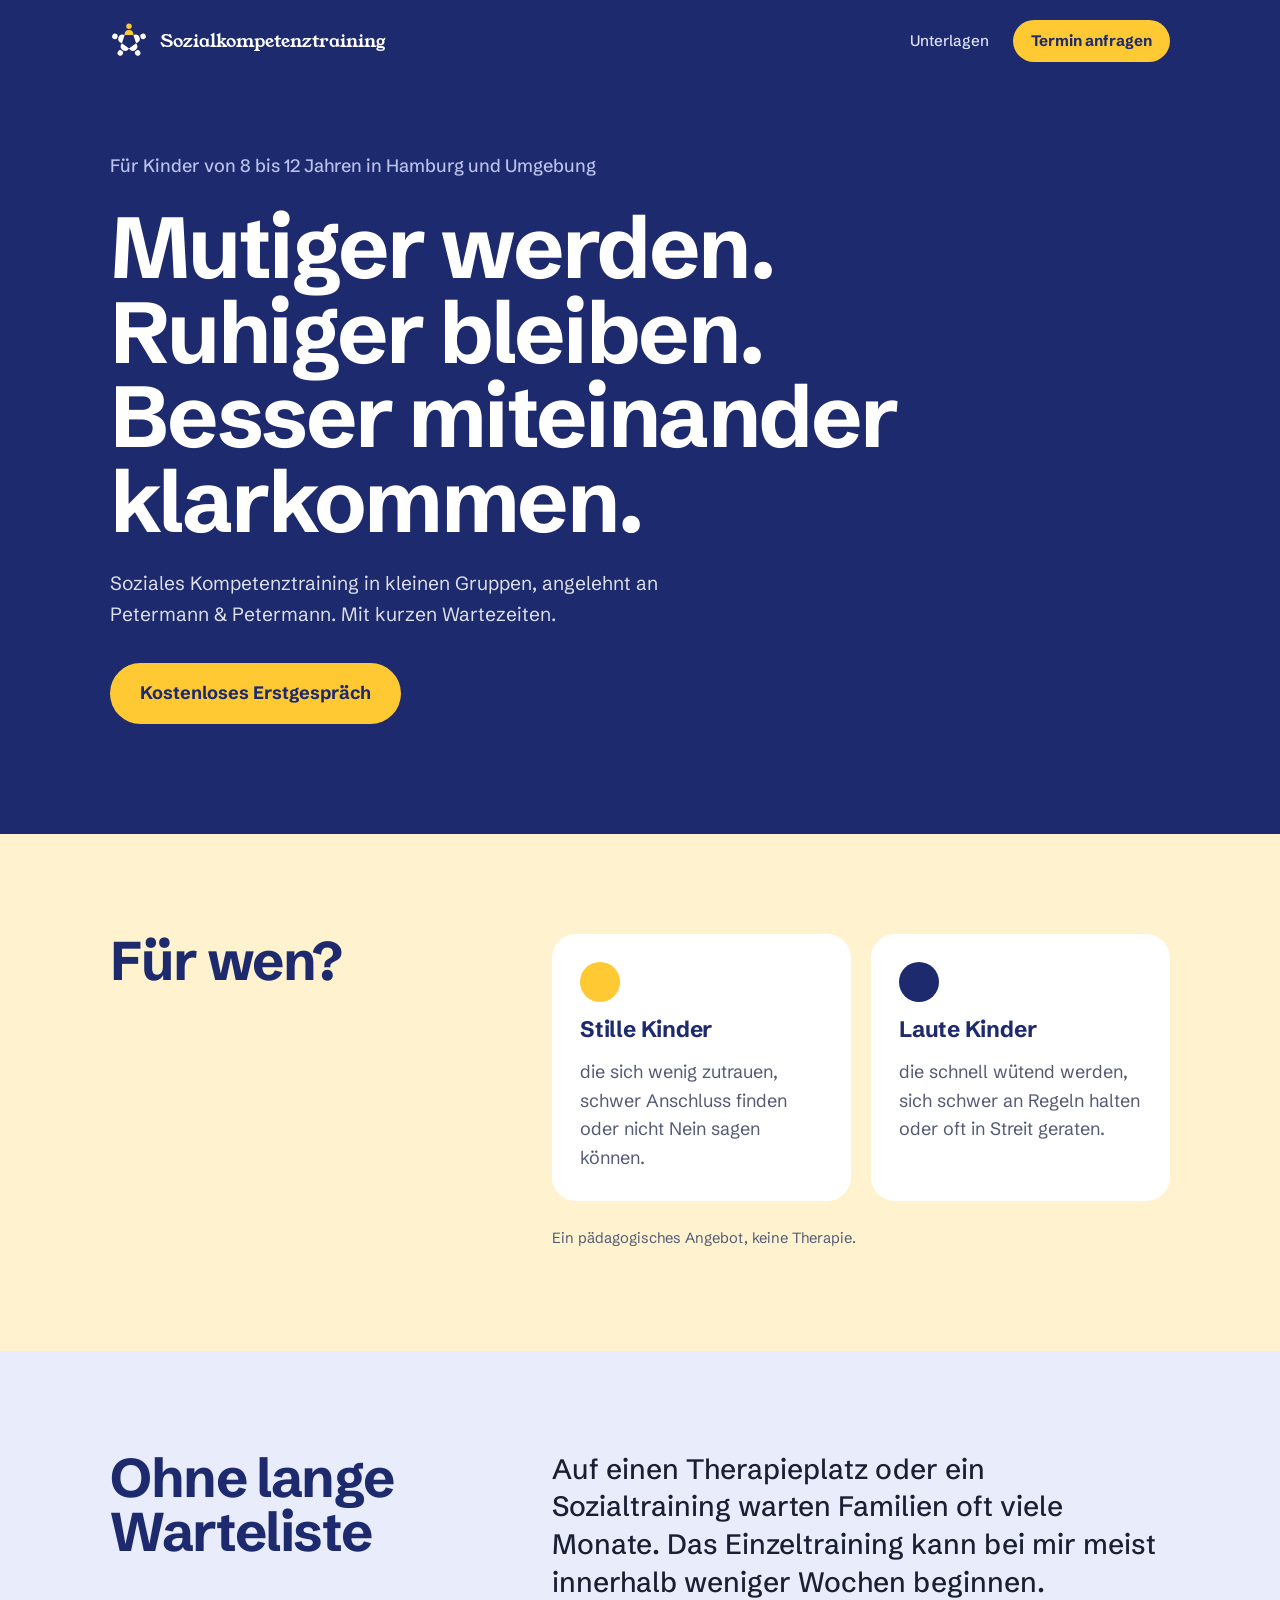
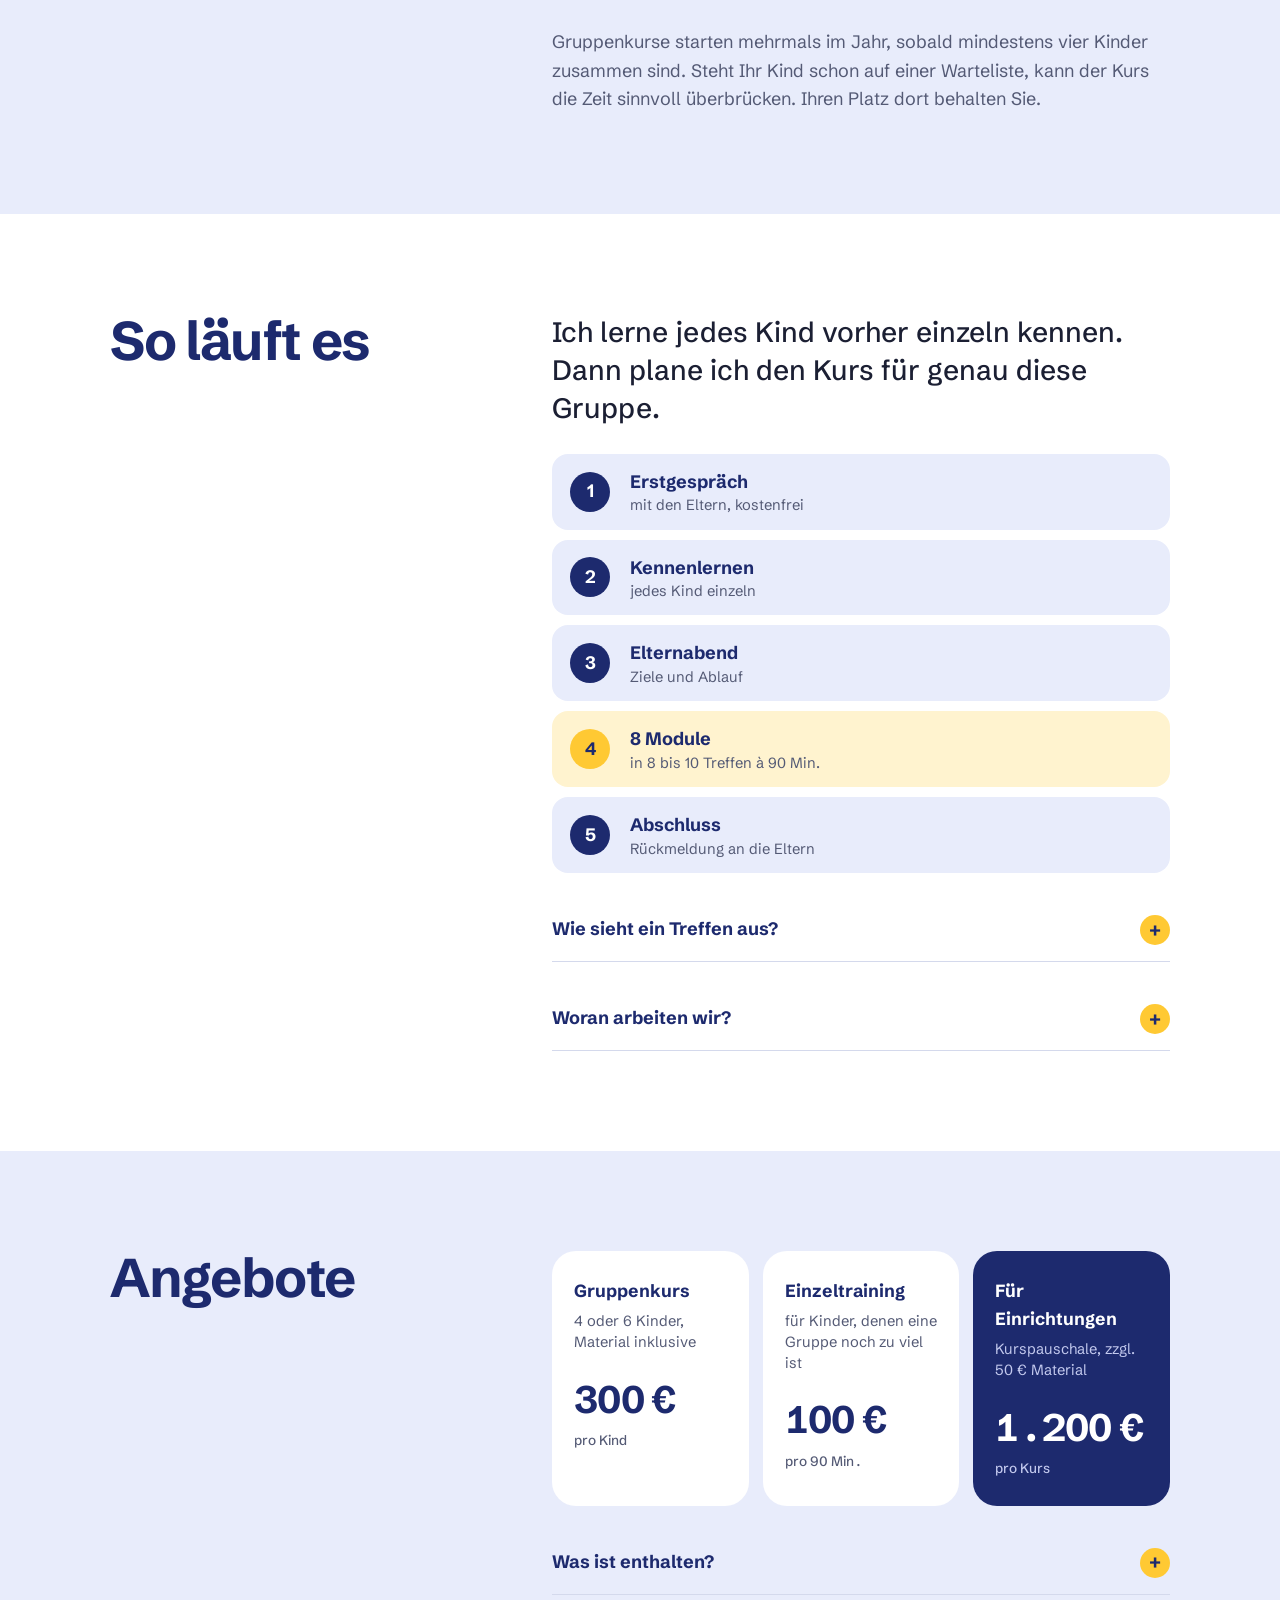
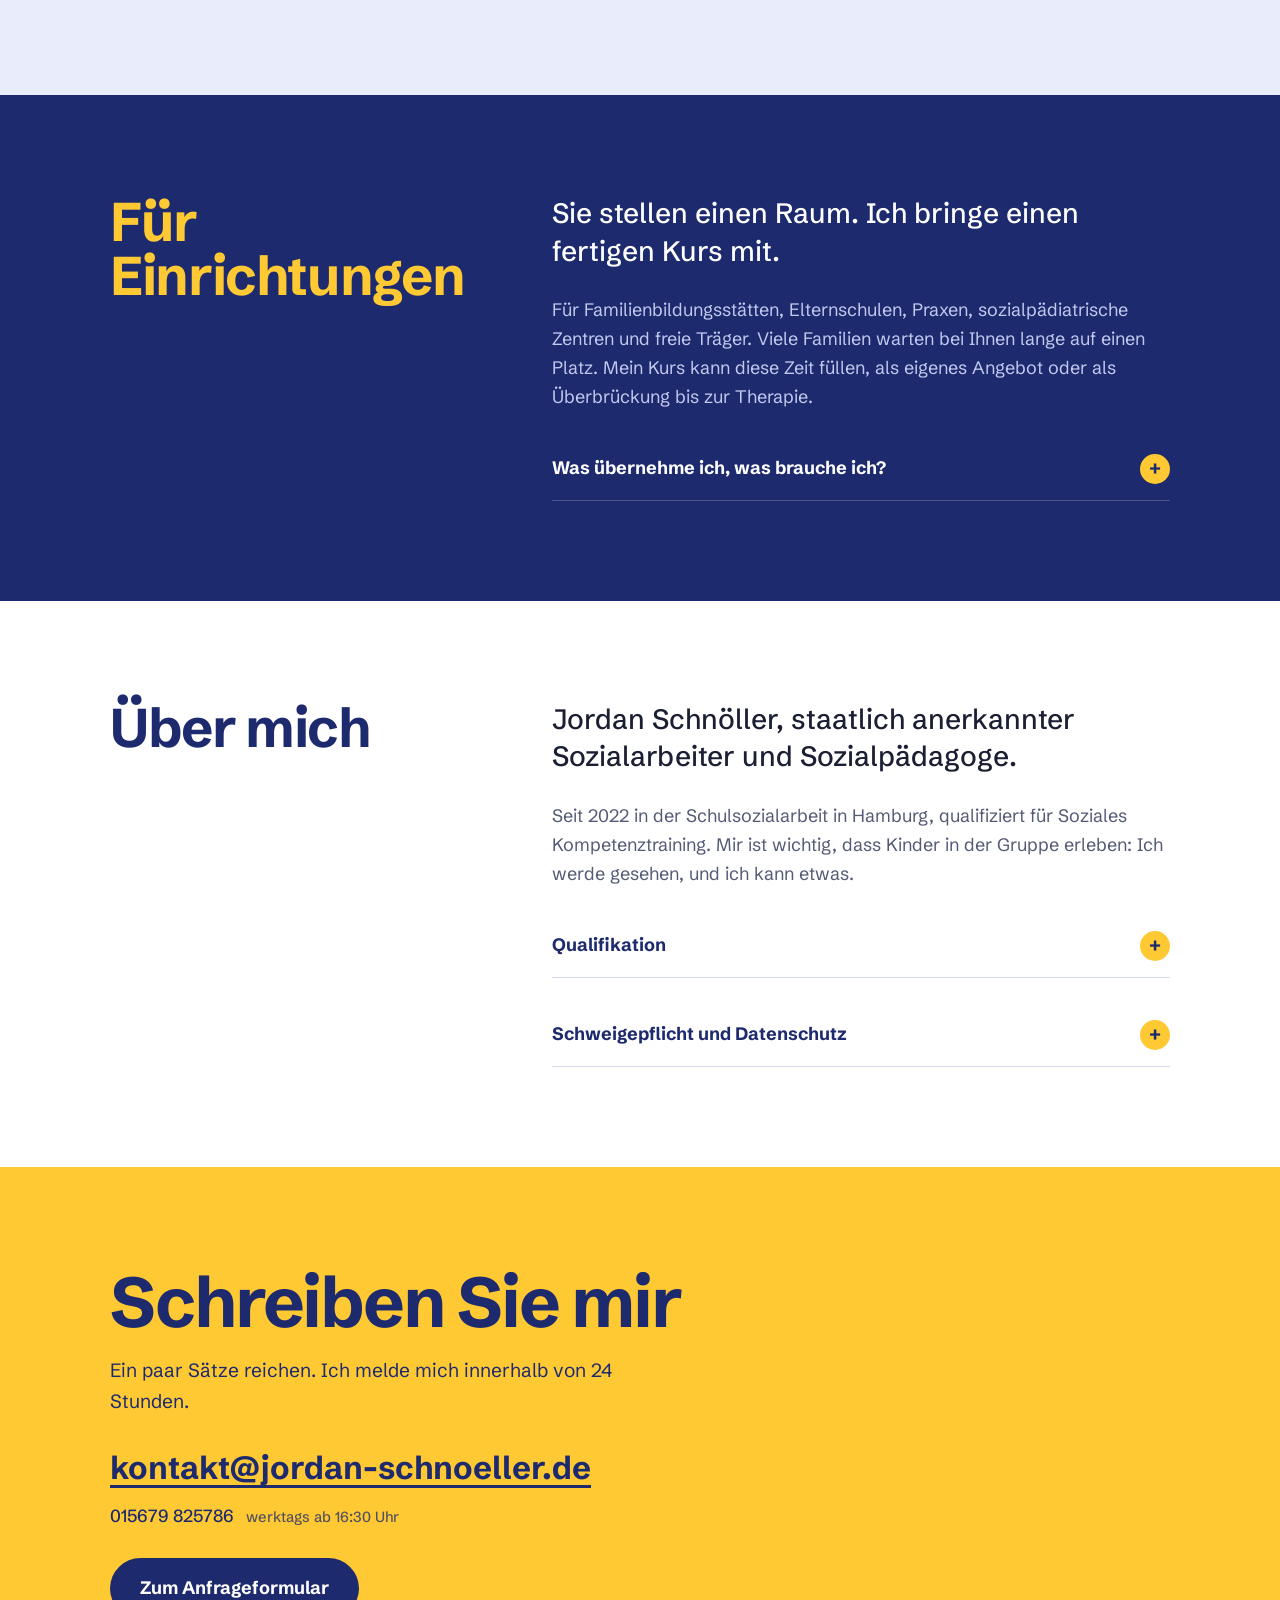
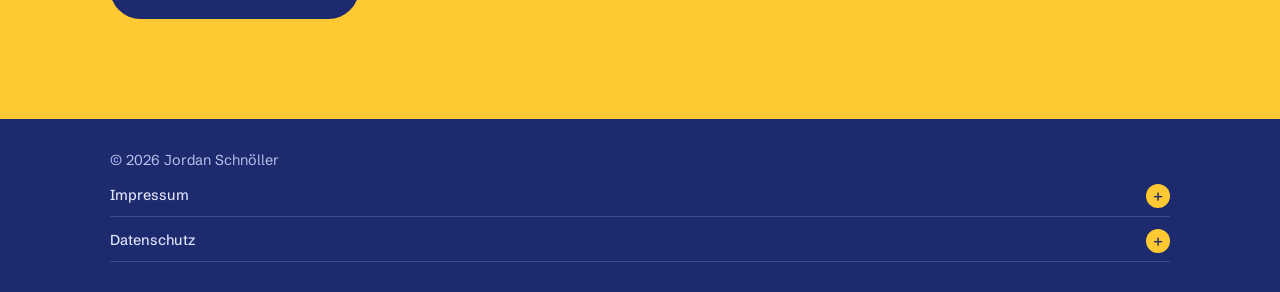
==== commit 00f009c9: "Warteliste: Einzeltraining kurzfristig, Gruppen ab mindestens vier Kindern Co-Authored-By: Claude Op" ====
--- a/index.html
+++ b/index.html
@@ -67,7 +67,7 @@
     <div class="wrap">
       <p class="kicker">Für Kinder von 8 bis 12 Jahren in Hamburg und Umgebung</p>
       <h1>Mutiger werden. Ruhiger bleiben. Besser miteinander klarkommen.</h1>
-      <p class="lede">Soziales Kompetenztraining in kleinen Gruppen, angelehnt an Petermann &amp; Petermann. Ohne monatelange Warteliste.</p>
+      <p class="lede">Soziales Kompetenztraining in kleinen Gruppen, angelehnt an Petermann &amp; Petermann. Mit kurzen Wartezeiten.</p>
       <a class="btn" href="termin.html">Kostenloses Erstgespräch</a>
     </div>
   </section>
@@ -89,8 +89,8 @@
 <div class="wrap split">
 <h2>Ohne lange Warteliste</h2>
 <div class="col">
-<p class="big reveal">Auf einen Therapieplatz oder ein Sozialtraining warten Familien oft viele Monate. Mein Kurs beginnt, sobald vier Kinder zusammen sind.</p>
-<p class="reveal">Steht Ihr Kind schon auf einer Warteliste, kann der Kurs die Zeit sinnvoll überbrücken. Ihren Platz dort behalten Sie.</p>
+<p class="big reveal">Auf einen Therapieplatz oder ein Sozialtraining warten Familien oft viele Monate. Das Einzeltraining kann bei mir meist innerhalb weniger Wochen beginnen.</p>
+<p class="reveal">Gruppenkurse starten mehrmals im Jahr, sobald mindestens vier Kinder zusammen sind. Steht Ihr Kind schon auf einer Warteliste, kann der Kurs die Zeit sinnvoll überbrücken. Ihren Platz dort behalten Sie.</p>
 </div>
 </div>
 </section>
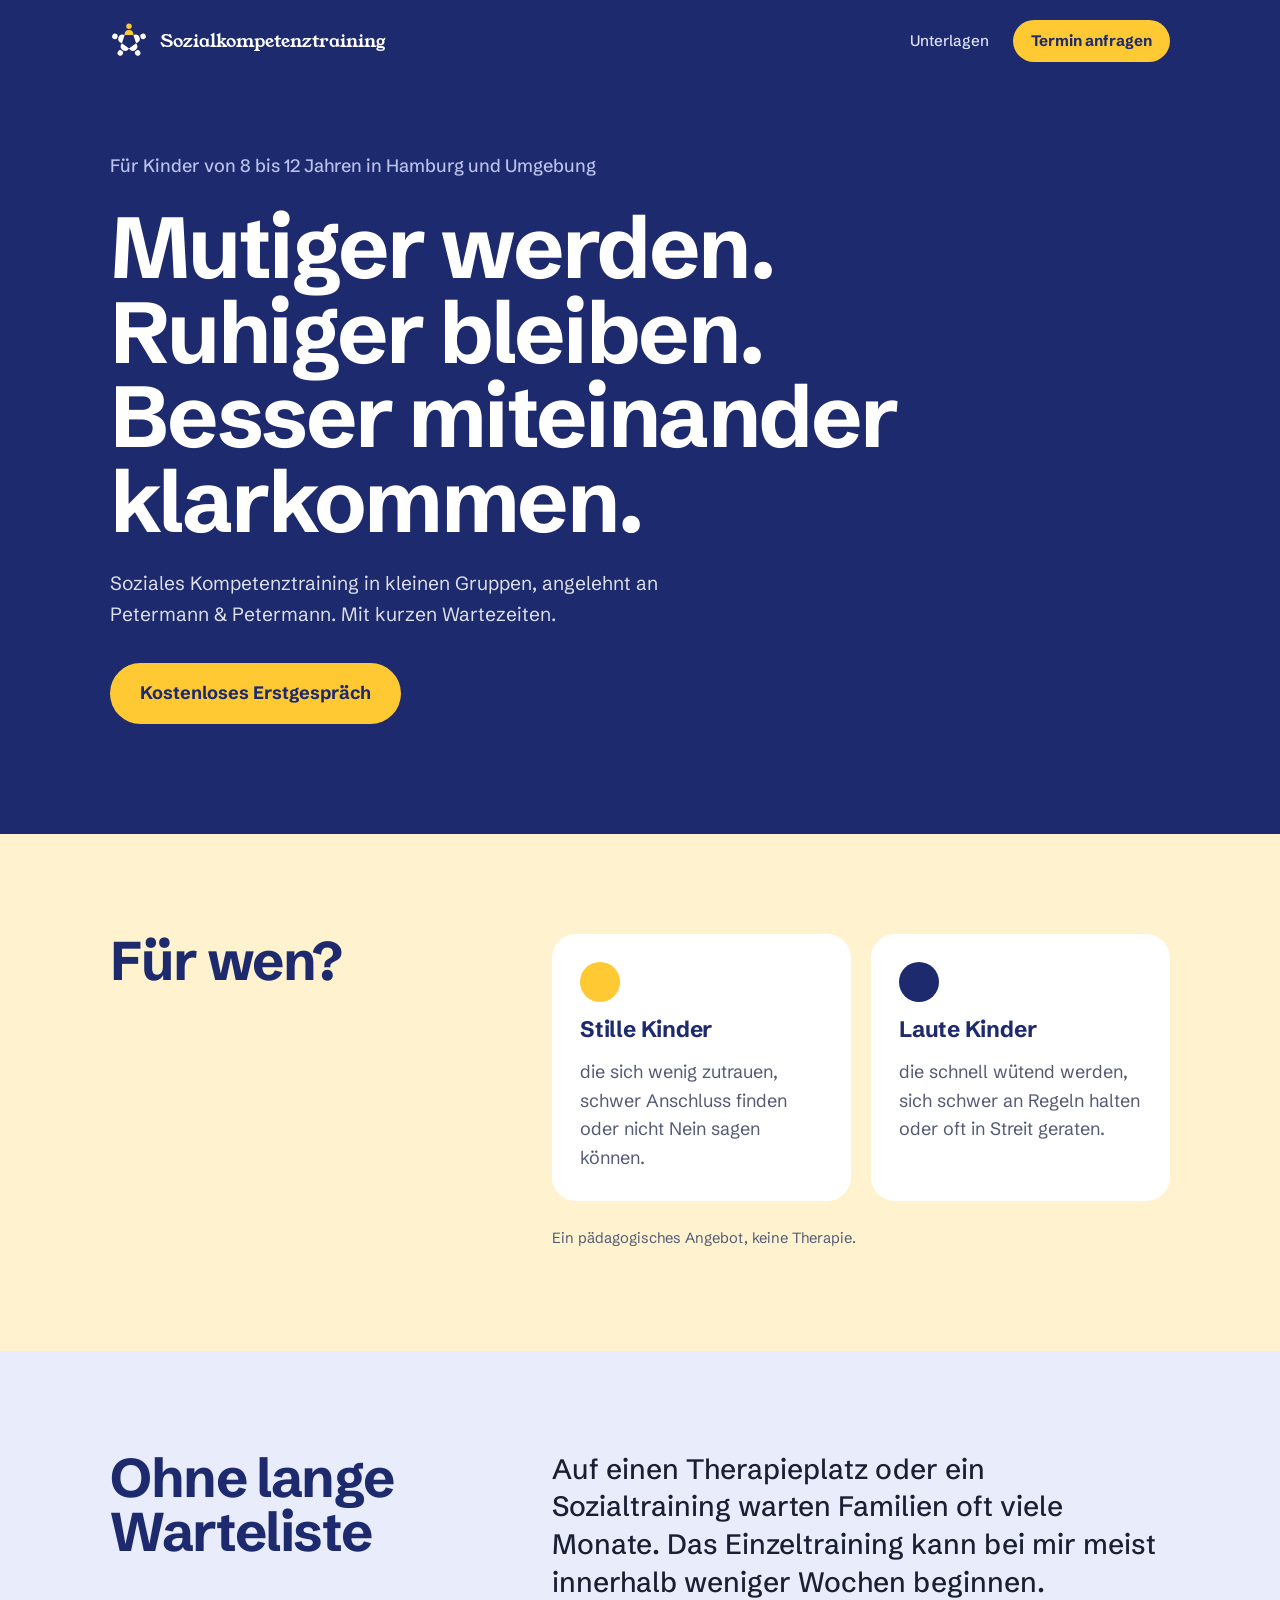
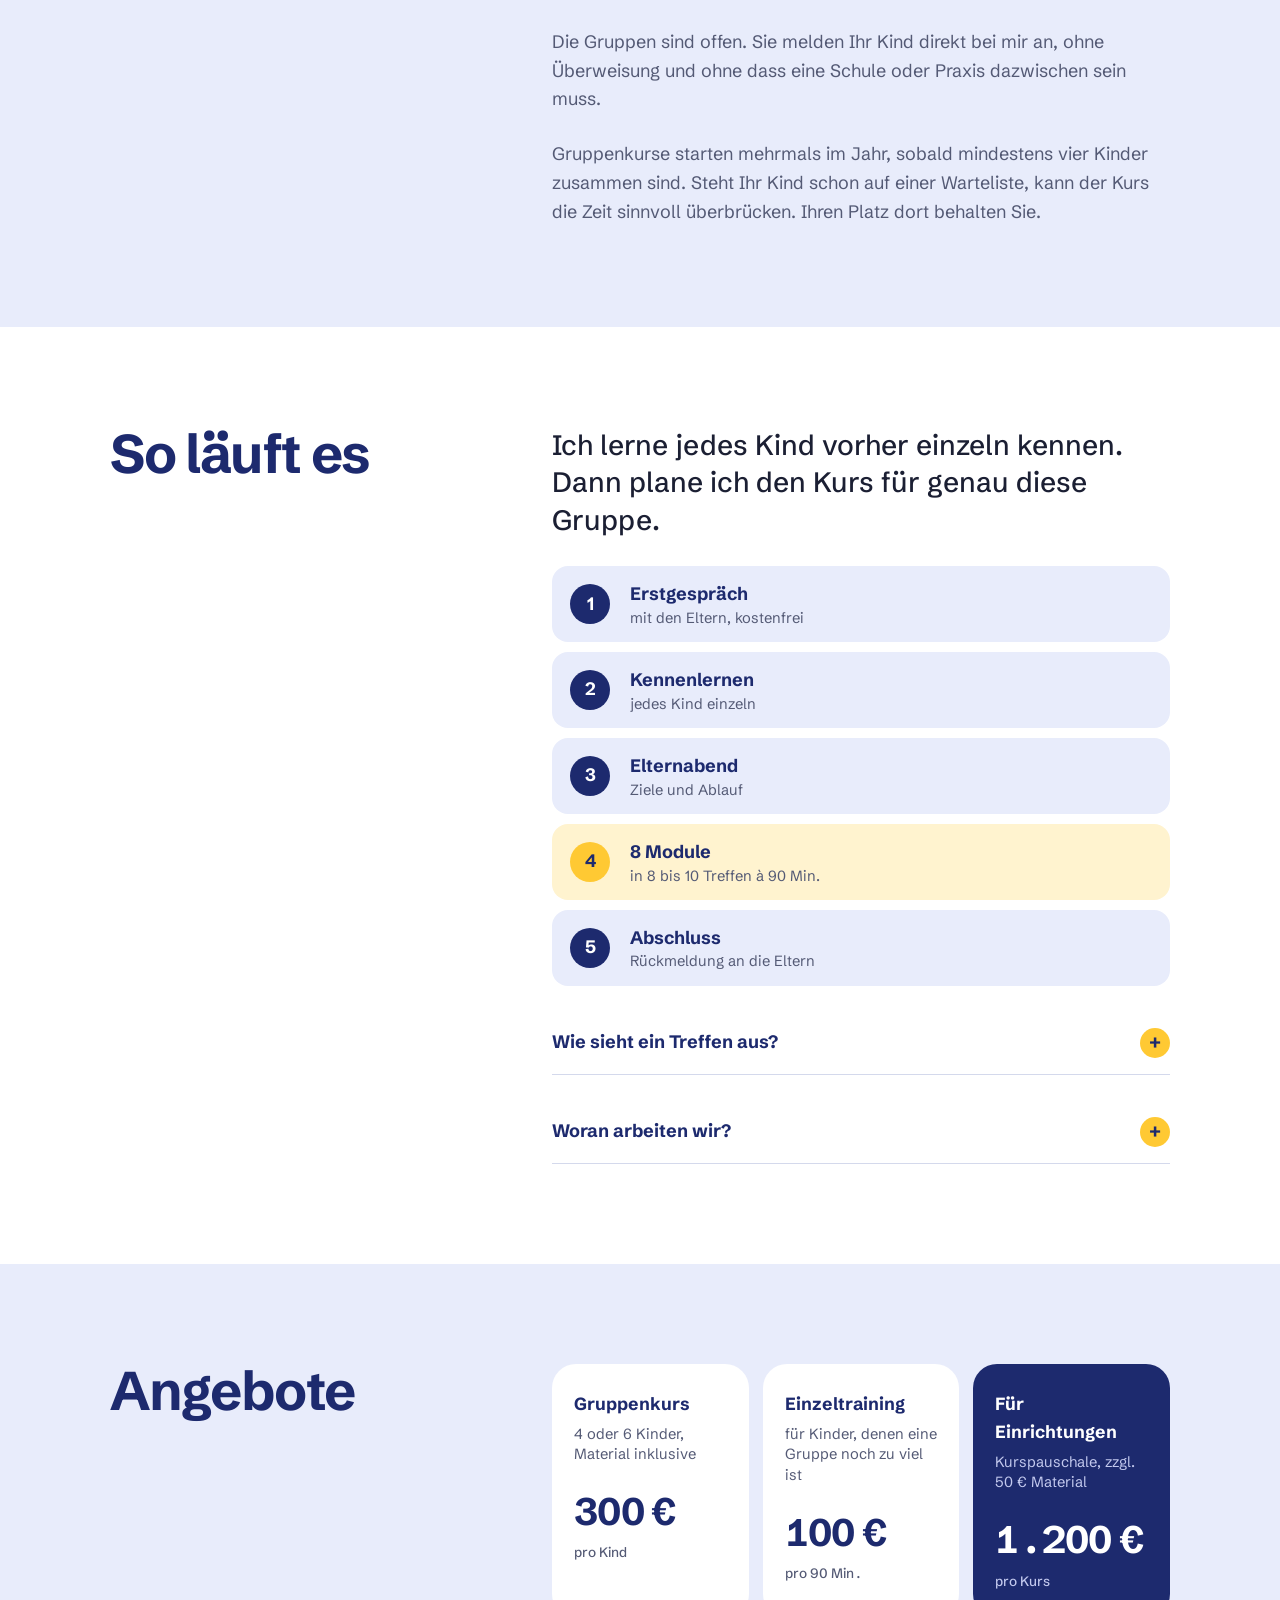
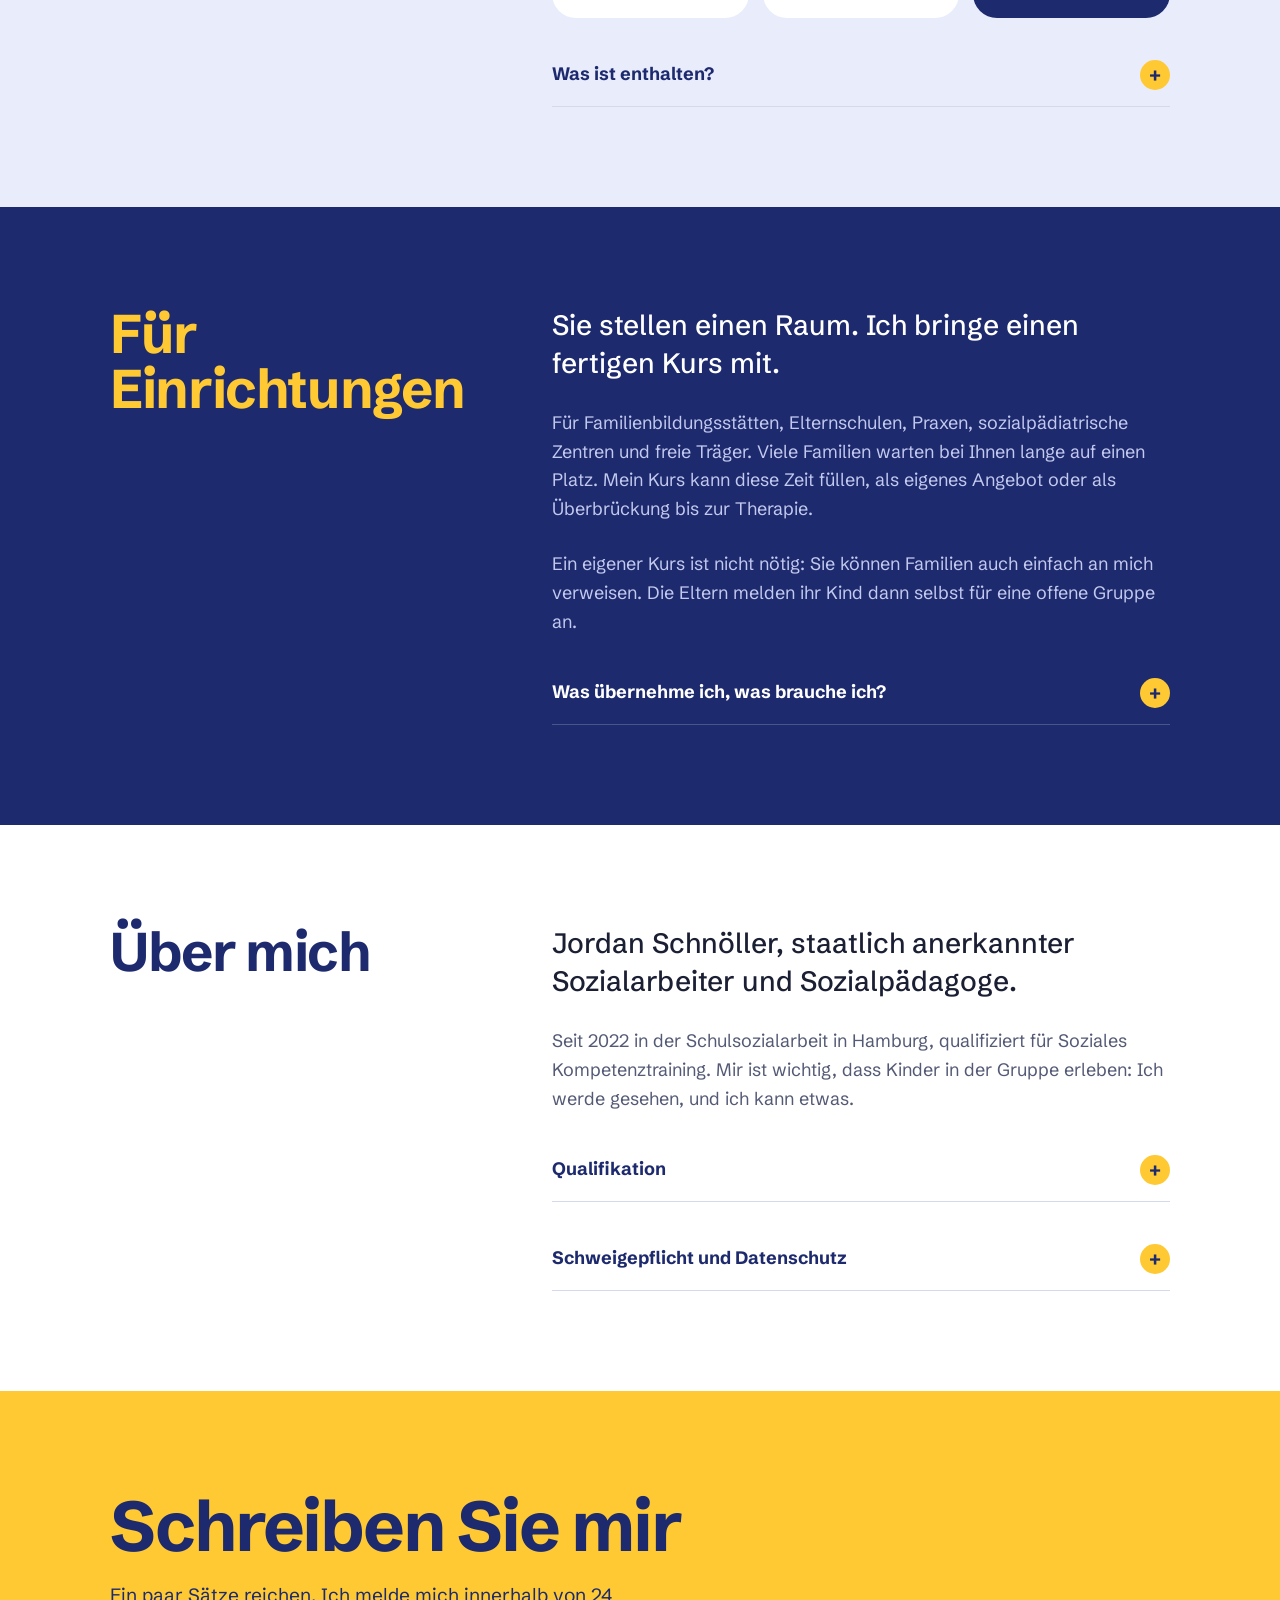
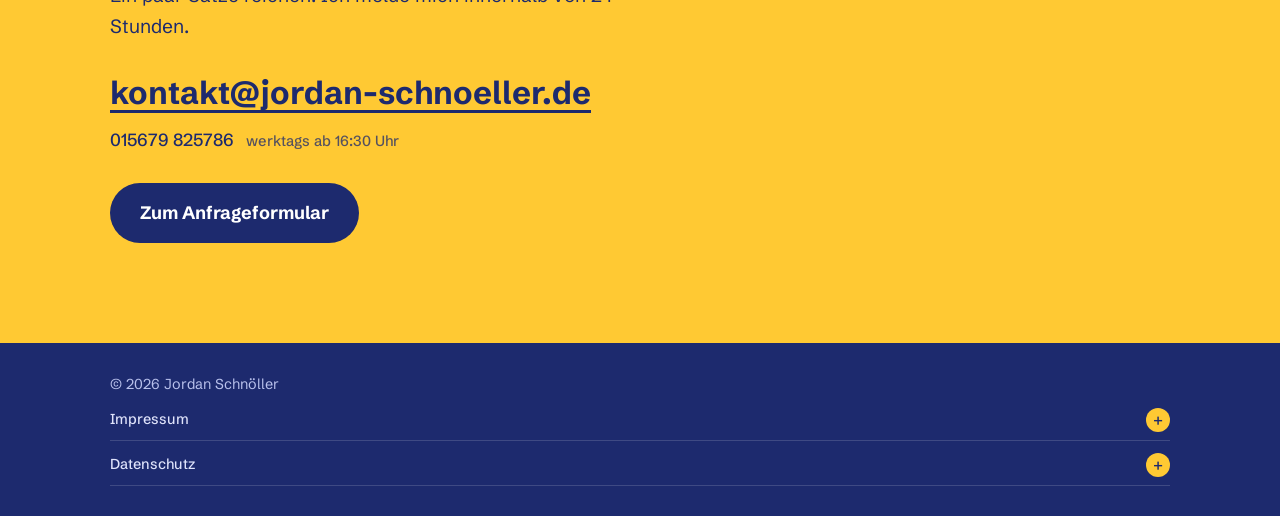
==== commit 92b1640a: "Startseite: offene Gruppen ohne Einrichtung hervorheben (Demo) Co-Authored-By: Claude Opus 5.5 <nore" ====
--- a/index.html
+++ b/index.html
@@ -90,6 +90,7 @@
 <h2>Ohne lange Warteliste</h2>
 <div class="col">
 <p class="big reveal">Auf einen Therapieplatz oder ein Sozialtraining warten Familien oft viele Monate. Das Einzeltraining kann bei mir meist innerhalb weniger Wochen beginnen.</p>
+<p class="reveal">Die Gruppen sind offen. Sie melden Ihr Kind direkt bei mir an, ohne Überweisung und ohne dass eine Schule oder Praxis dazwischen sein muss.</p>
 <p class="reveal">Gruppenkurse starten mehrmals im Jahr, sobald mindestens vier Kinder zusammen sind. Steht Ihr Kind schon auf einer Warteliste, kann der Kurs die Zeit sinnvoll überbrücken. Ihren Platz dort behalten Sie.</p>
 </div>
 </div>
@@ -151,6 +152,7 @@
       <div class="col">
         <p class="big reveal">Sie stellen einen Raum. Ich bringe einen fertigen Kurs mit.</p>
         <p class="reveal">Für Familienbildungsstätten, Elternschulen, Praxen, sozialpädiatrische Zentren und freie Träger. Viele Familien warten bei Ihnen lange auf einen Platz. Mein Kurs kann diese Zeit füllen, als eigenes Angebot oder als Überbrückung bis zur Therapie.</p>
+        <p class="reveal">Ein eigener Kurs ist nicht nötig: Sie können Familien auch einfach an mich verweisen. Die Eltern melden ihr Kind dann selbst für eine offene Gruppe an.</p>
         <details>
           <summary>Was übernehme ich, was brauche ich?</summary>
           <div class="more"><p>Ich übernehme Kursleitung, Material, das Kennenlernen der Kinder, Anmelde- und Elternunterlagen, Elternabend und Abschlussrückmeldung. Von Ihnen brauche ich einen Gruppenraum für bis zu 6 Kinder, einen der drei Termine und je nach Modell Hilfe, die Familien zu erreichen.</p></div>
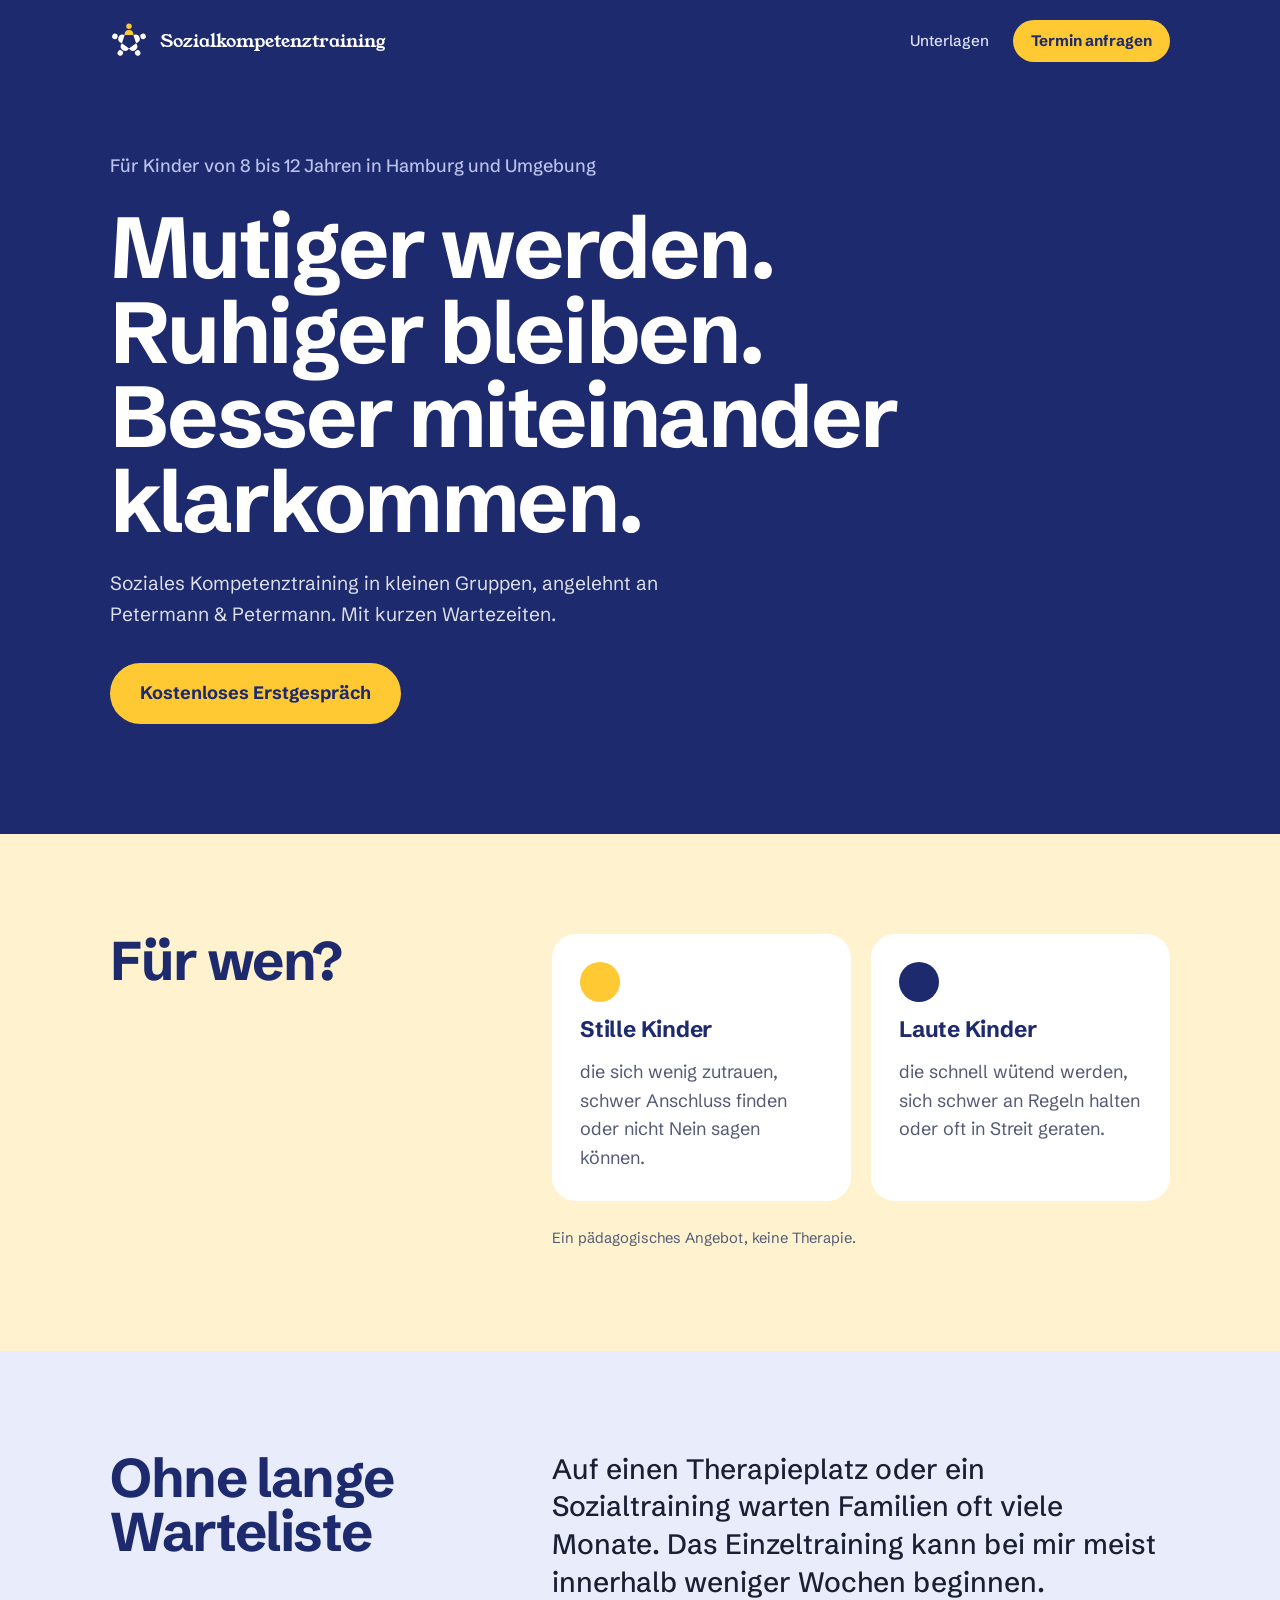
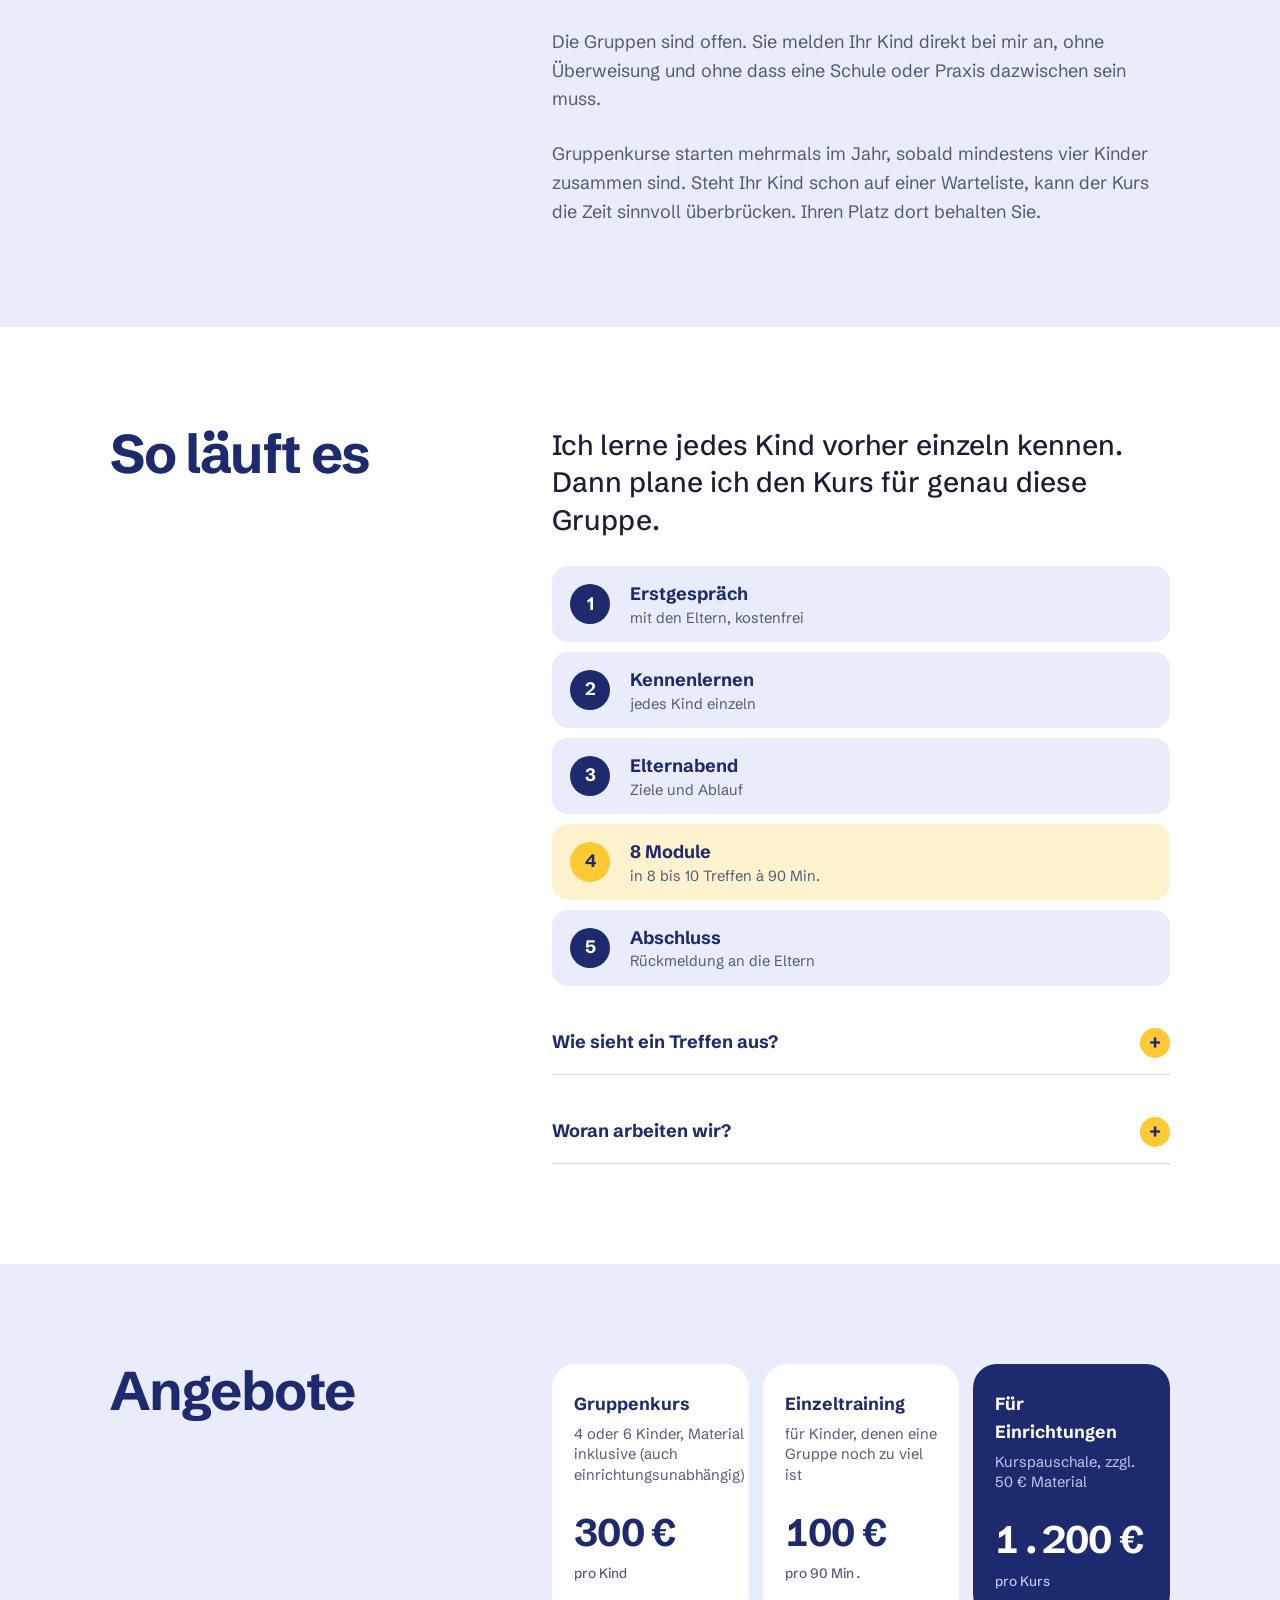
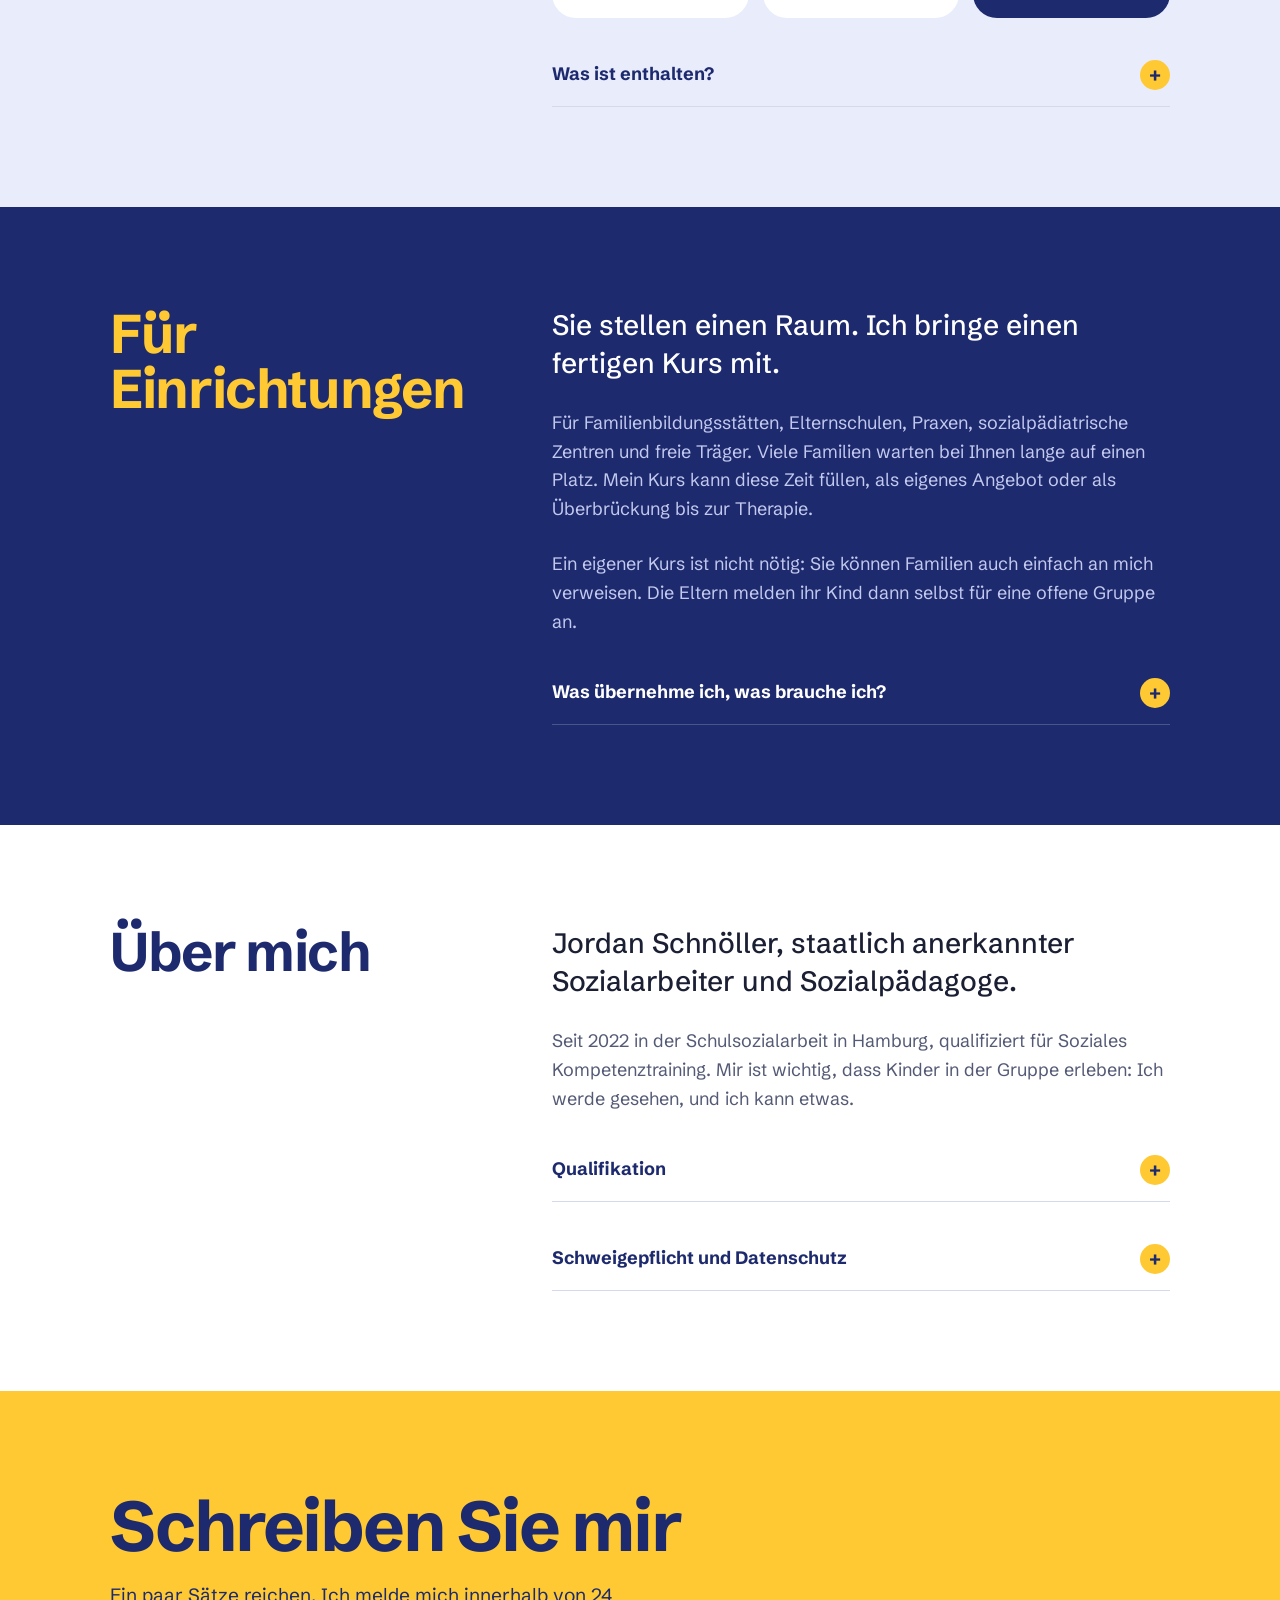
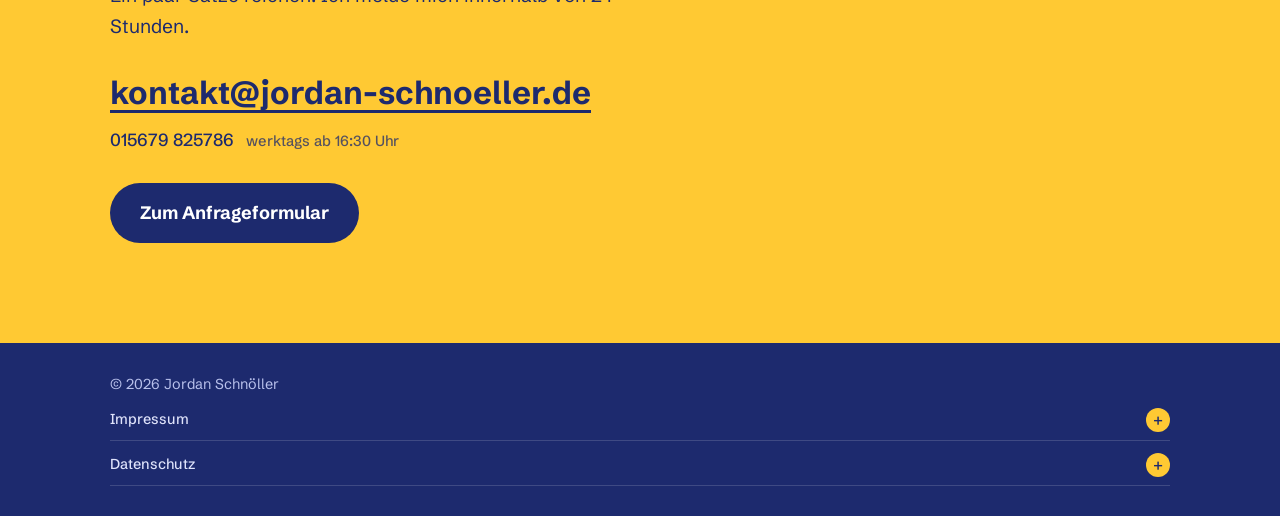
==== commit 66710e69: "Preis Gruppenkurs: auch einrichtungsunabhängig (Demo) Co-Authored-By: Claude Opus 5.5 <noreply@anthr" ====
--- a/index.html
+++ b/index.html
@@ -134,7 +134,7 @@
       <h2>Angebote</h2>
       <div class="col">
         <div class="prices">
-          <div class="price reveal"><h3>Gruppenkurs</h3><p>4 oder 6 Kinder, Material inklusive</p><b>300 €<small> pro Kind</small></b></div>
+          <div class="price reveal"><h3>Gruppenkurs</h3><p>4 oder 6 Kinder, Material inklusive (auch einrichtungsunabhängig)</p><b>300 €<small> pro Kind</small></b></div>
           <div class="price reveal"><h3>Einzeltraining</h3><p>für Kinder, denen eine Gruppe noch zu viel ist</p><b>100 €<small> pro 90 Min.</small></b></div>
           <div class="price reveal"><h3>Für Einrichtungen</h3><p>Kurspauschale, zzgl. 50 € Material</p><b>1.200 €<small> pro Kurs</small></b></div>
         </div>
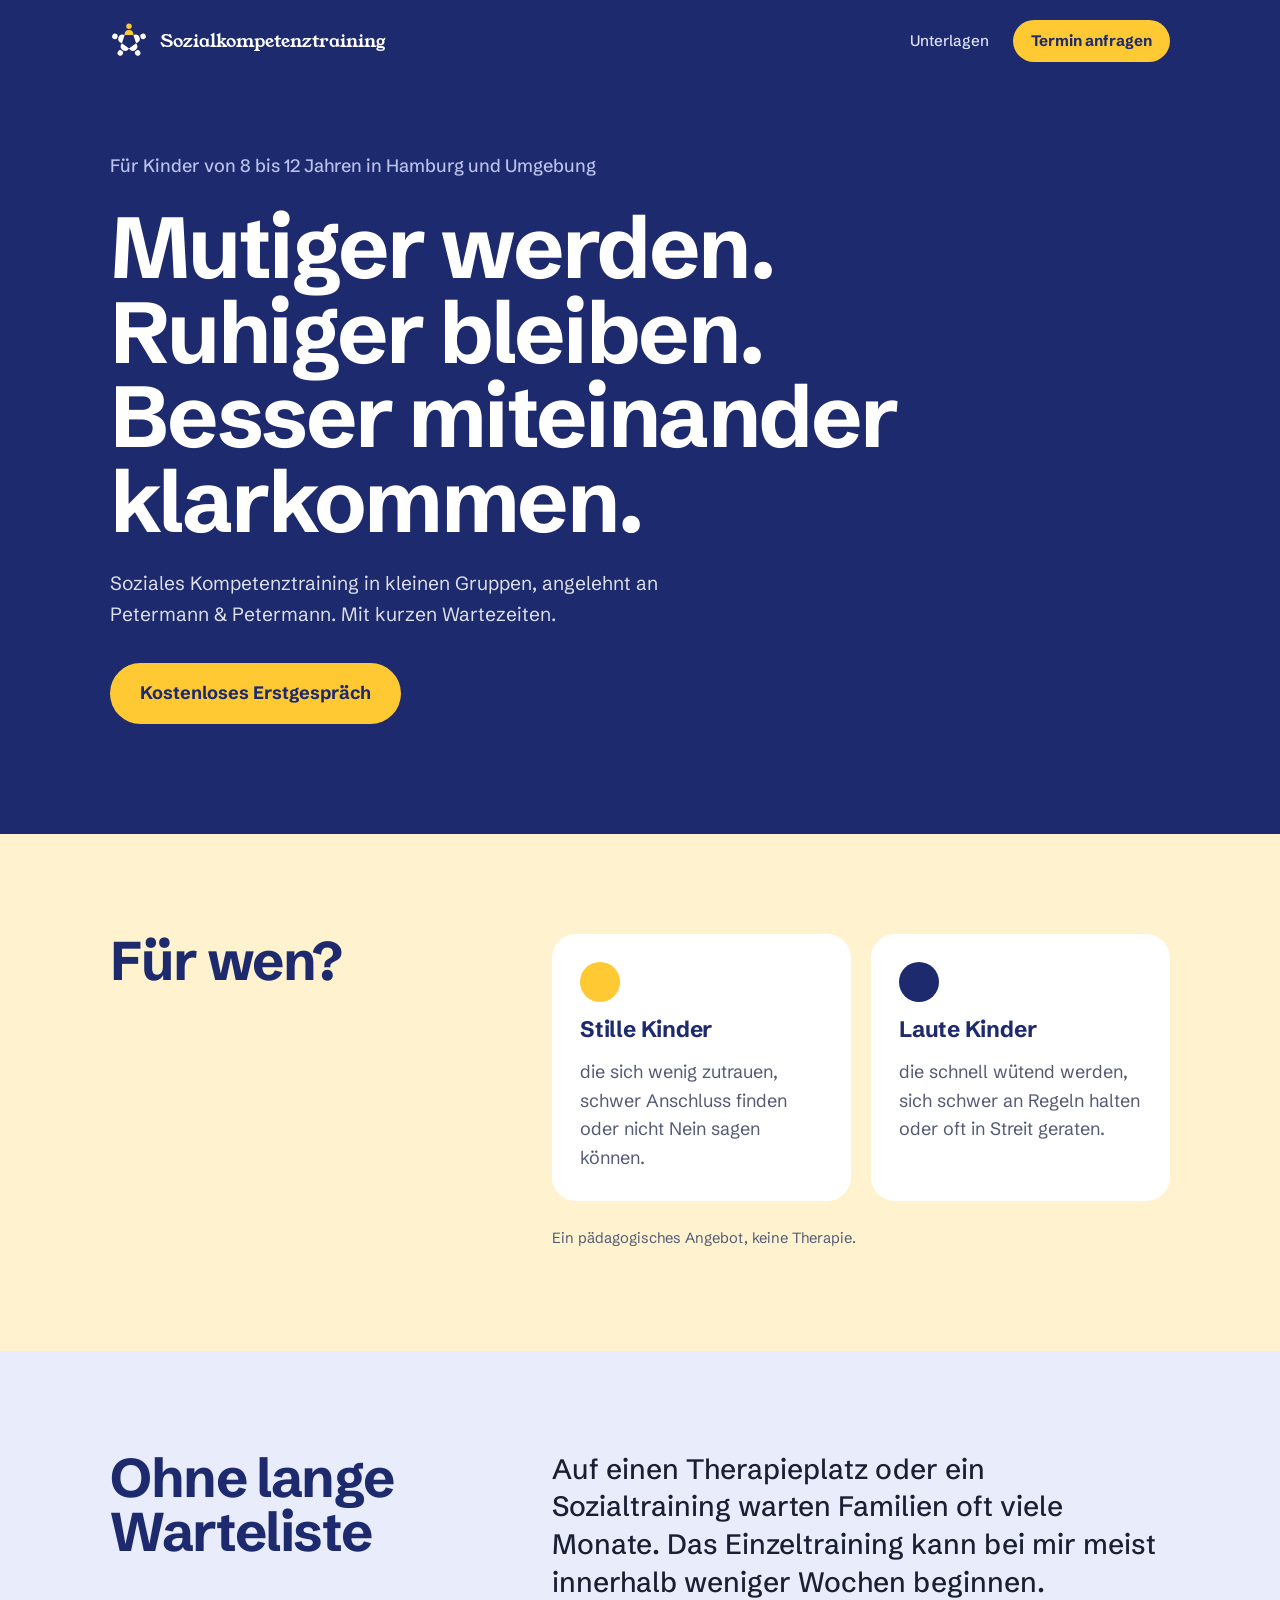
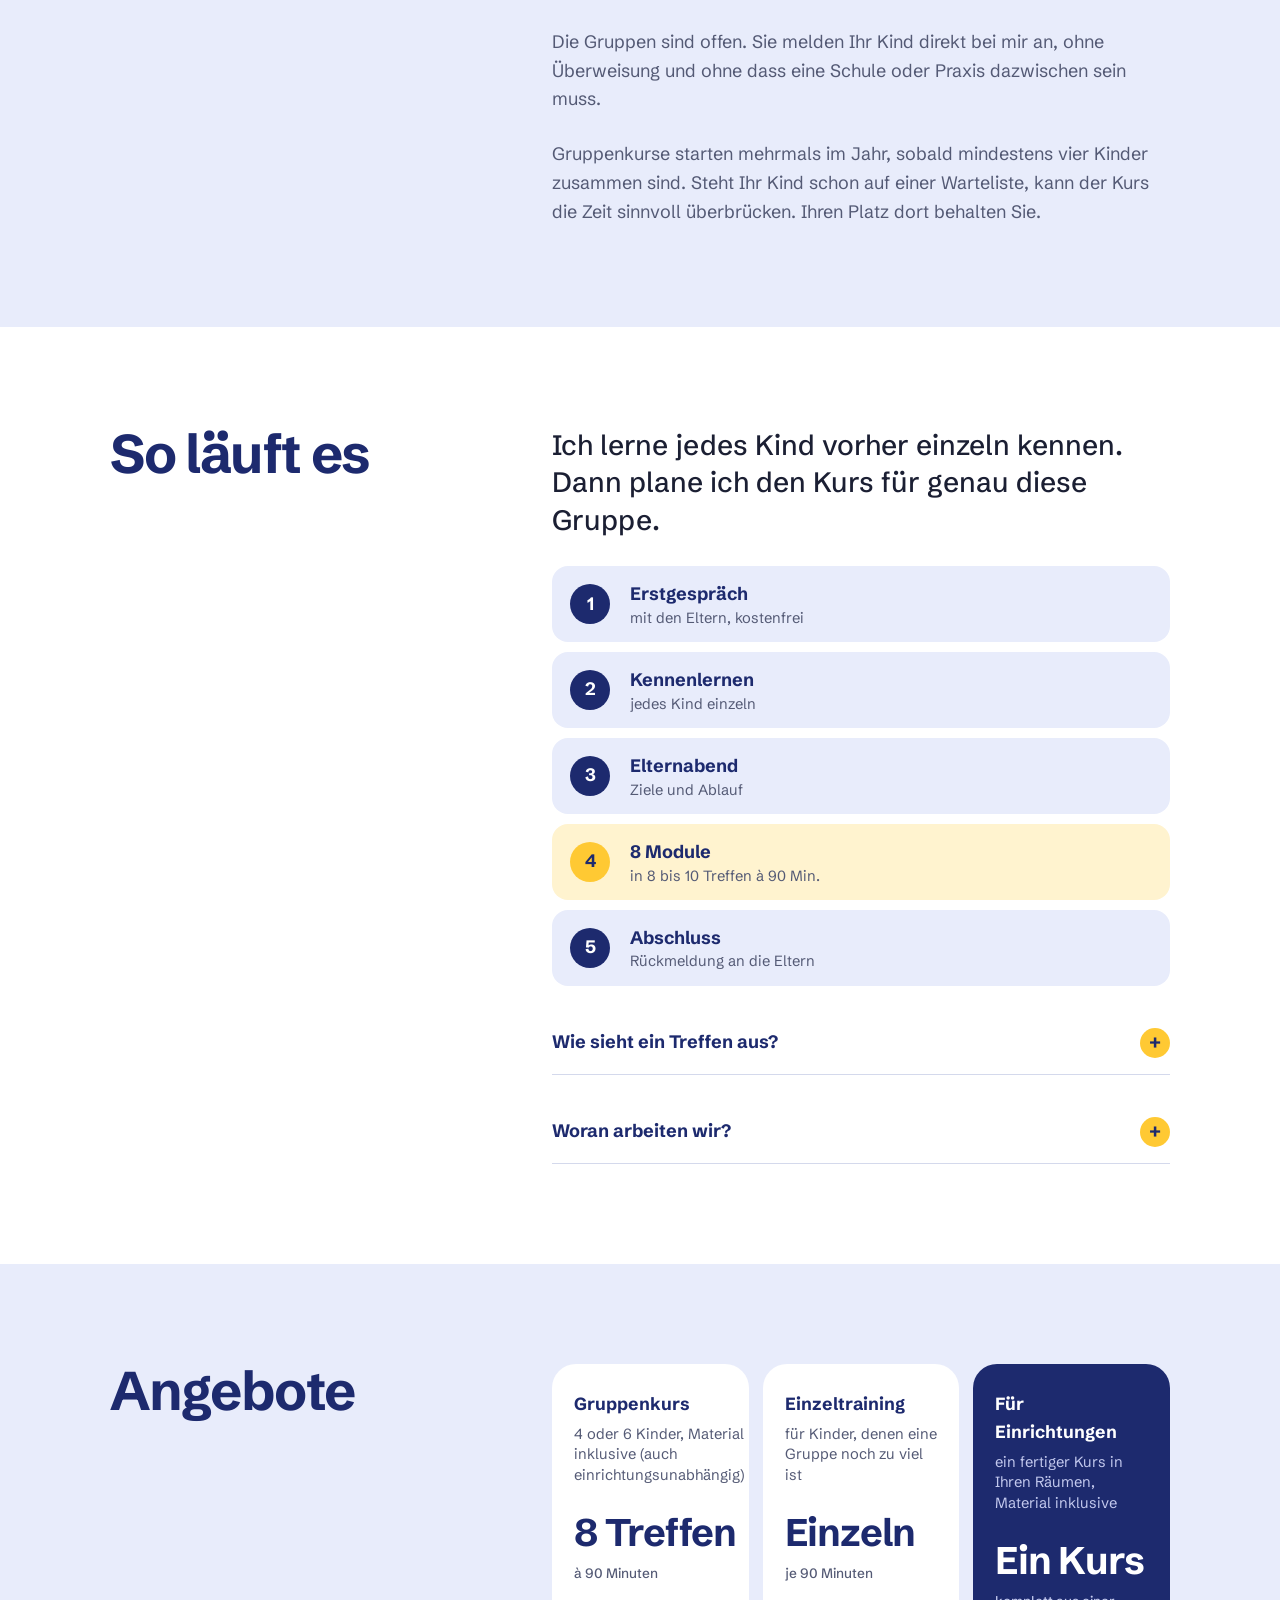
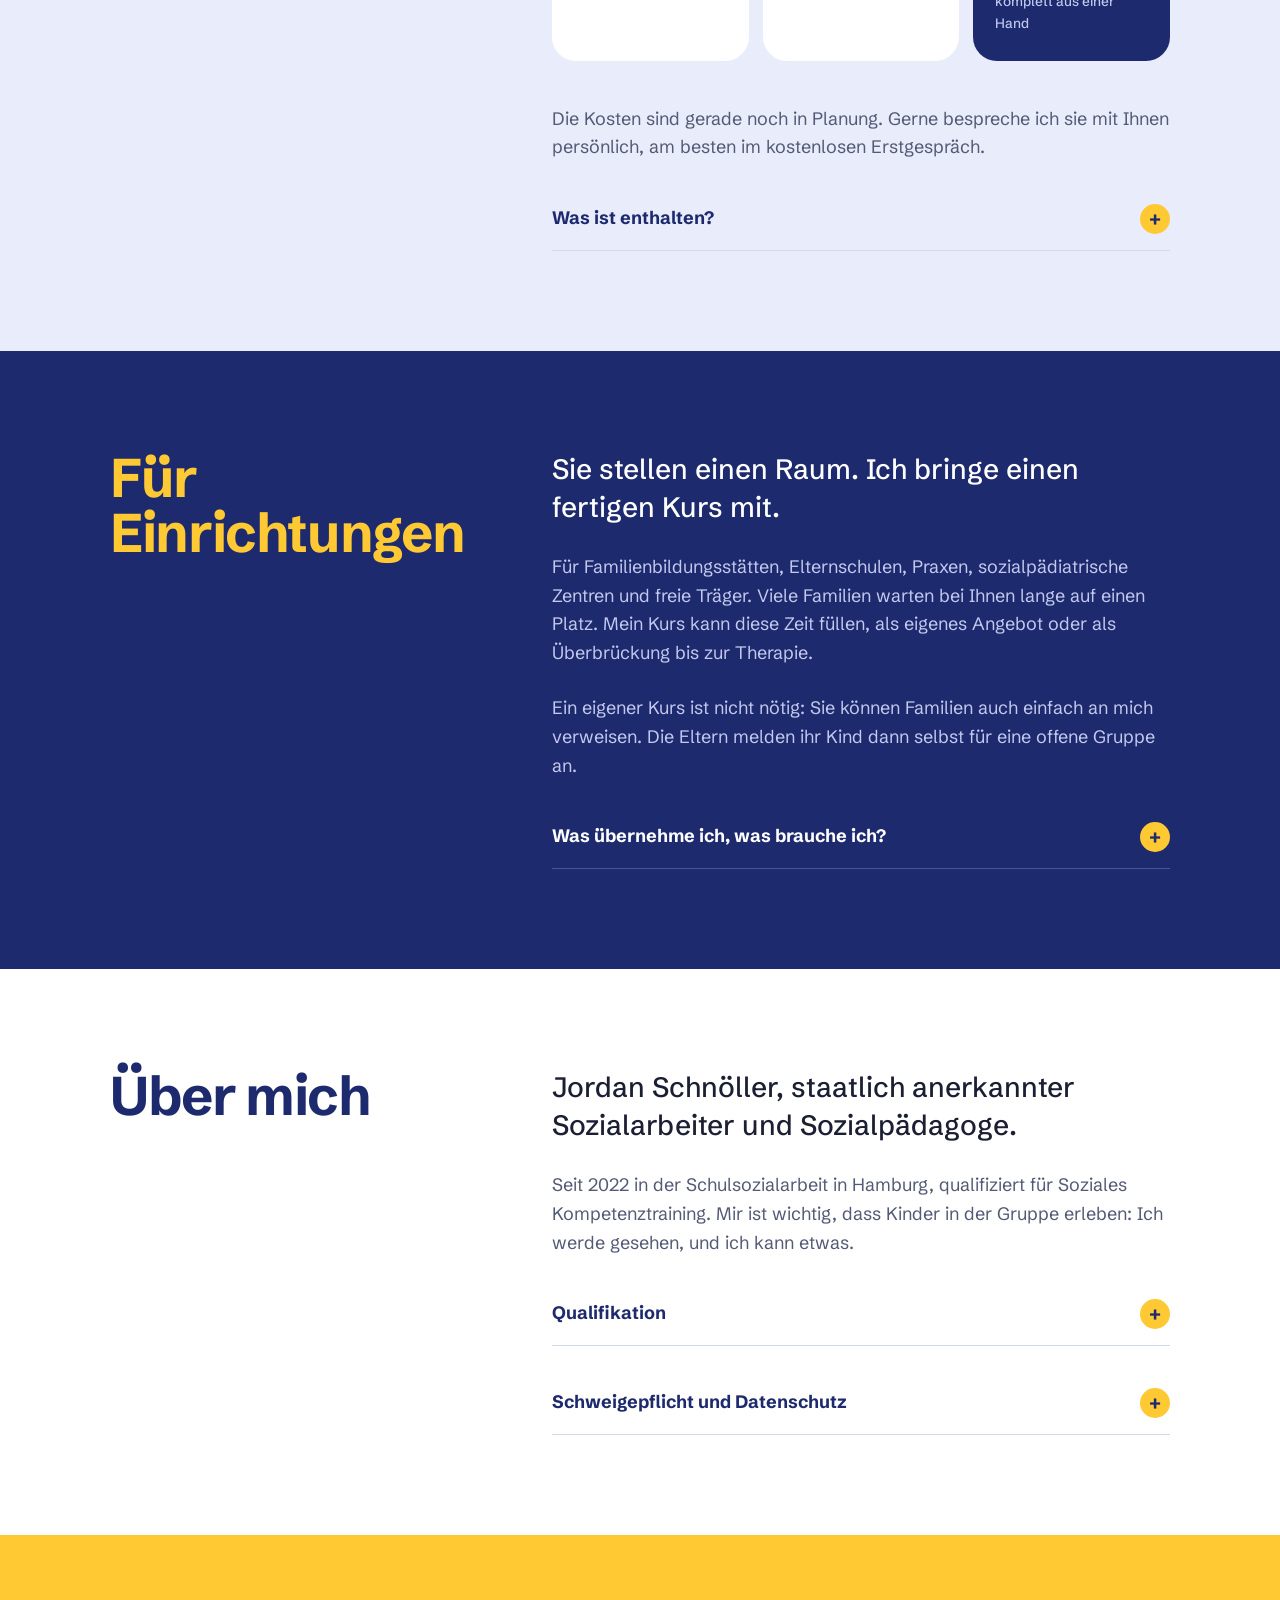
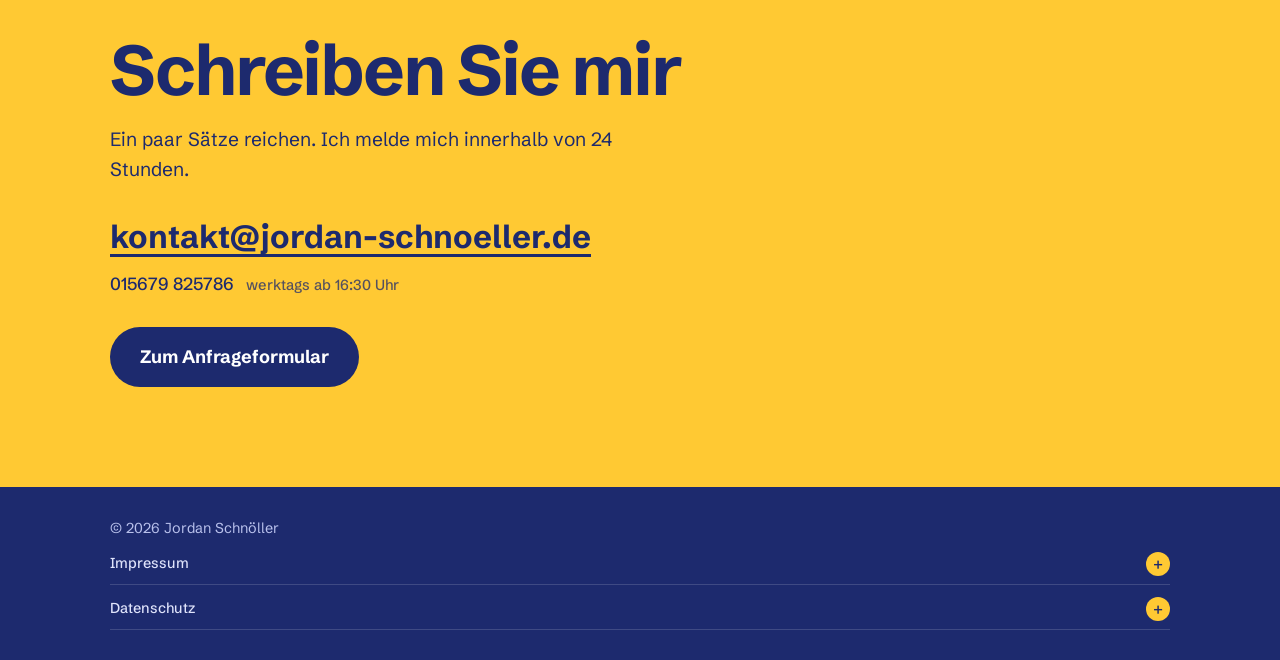
==== commit b30a34d7: "Preisangaben entfernt: Kosten werden persönlich besprochen Startseite, Unterlagen-Seite und alle PDF" ====
--- a/index.html
+++ b/index.html
@@ -134,13 +134,14 @@
       <h2>Angebote</h2>
       <div class="col">
         <div class="prices">
-          <div class="price reveal"><h3>Gruppenkurs</h3><p>4 oder 6 Kinder, Material inklusive (auch einrichtungsunabhängig)</p><b>300 €<small> pro Kind</small></b></div>
-          <div class="price reveal"><h3>Einzeltraining</h3><p>für Kinder, denen eine Gruppe noch zu viel ist</p><b>100 €<small> pro 90 Min.</small></b></div>
-          <div class="price reveal"><h3>Für Einrichtungen</h3><p>Kurspauschale, zzgl. 50 € Material</p><b>1.200 €<small> pro Kurs</small></b></div>
+          <div class="price reveal"><h3>Gruppenkurs</h3><p>4 oder 6 Kinder, Material inklusive (auch einrichtungsunabhängig)</p><b>8 Treffen<small> à 90 Minuten</small></b></div>
+          <div class="price reveal"><h3>Einzeltraining</h3><p>für Kinder, denen eine Gruppe noch zu viel ist</p><b>Einzeln<small> je 90 Minuten</small></b></div>
+          <div class="price reveal"><h3>Für Einrichtungen</h3><p>ein fertiger Kurs in Ihren Räumen, Material inklusive</p><b>Ein Kurs<small> komplett aus einer Hand</small></b></div>
         </div>
+        <p class="price-note">Die Kosten sind gerade noch in Planung. Gerne bespreche ich sie mit Ihnen persönlich, am besten im kostenlosen Erstgespräch.</p>
         <details>
           <summary>Was ist enthalten?</summary>
-          <div class="more"><p>Enthalten sind das Einzelkennenlernen der Kinder, der Elternabend, die Vor- und Nachbereitung sowie die Abschlussrückmeldung. Braucht eine Gruppe 10 statt 8 Treffen, bleibt der Preis gleich. Kurszeiten: samstags vormittags, montags 17:30 bis 19:30 Uhr oder freitags 16:30 bis 18:30 Uhr.</p></div>
+          <div class="more"><p>Enthalten sind das Einzelkennenlernen der Kinder, der Elternabend, die Vor- und Nachbereitung sowie die Abschlussrückmeldung. Braucht eine Gruppe 10 statt 8 Treffen, planen wir das gemeinsam. Kurszeiten: samstags vormittags, montags 17:30 bis 19:30 Uhr oder freitags 16:30 bis 18:30 Uhr.</p></div>
         </details>
       </div>
     </div>
--- a/style.css
+++ b/style.css
@@ -65,6 +65,7 @@
 .price h3{font-weight:700;font-size:1.1rem;color:var(--blue)}
 .price p{color:var(--muted);font-size:.92rem;line-height:1.4;min-height:2.8em}
 .price b{font-size:clamp(1.9rem,3.4vw,2.4rem);font-weight:700;letter-spacing:-.02em;color:var(--blue);margin-top:10px;font-variant-numeric:tabular-nums}
+.price-note{color:var(--muted);margin-top:18px;max-width:46em}
 .price small{display:block;font-size:.85rem;font-weight:500;color:var(--muted);letter-spacing:0}
 .price:nth-child(3){background:var(--blue)}.price:nth-child(3) h3,.price:nth-child(3) b{color:var(--white)}.price:nth-child(3) p,.price:nth-child(3) small{color:#c3c9ee}
 .s-contact .wrap{padding-block:100px;display:grid;gap:18px;justify-items:start}
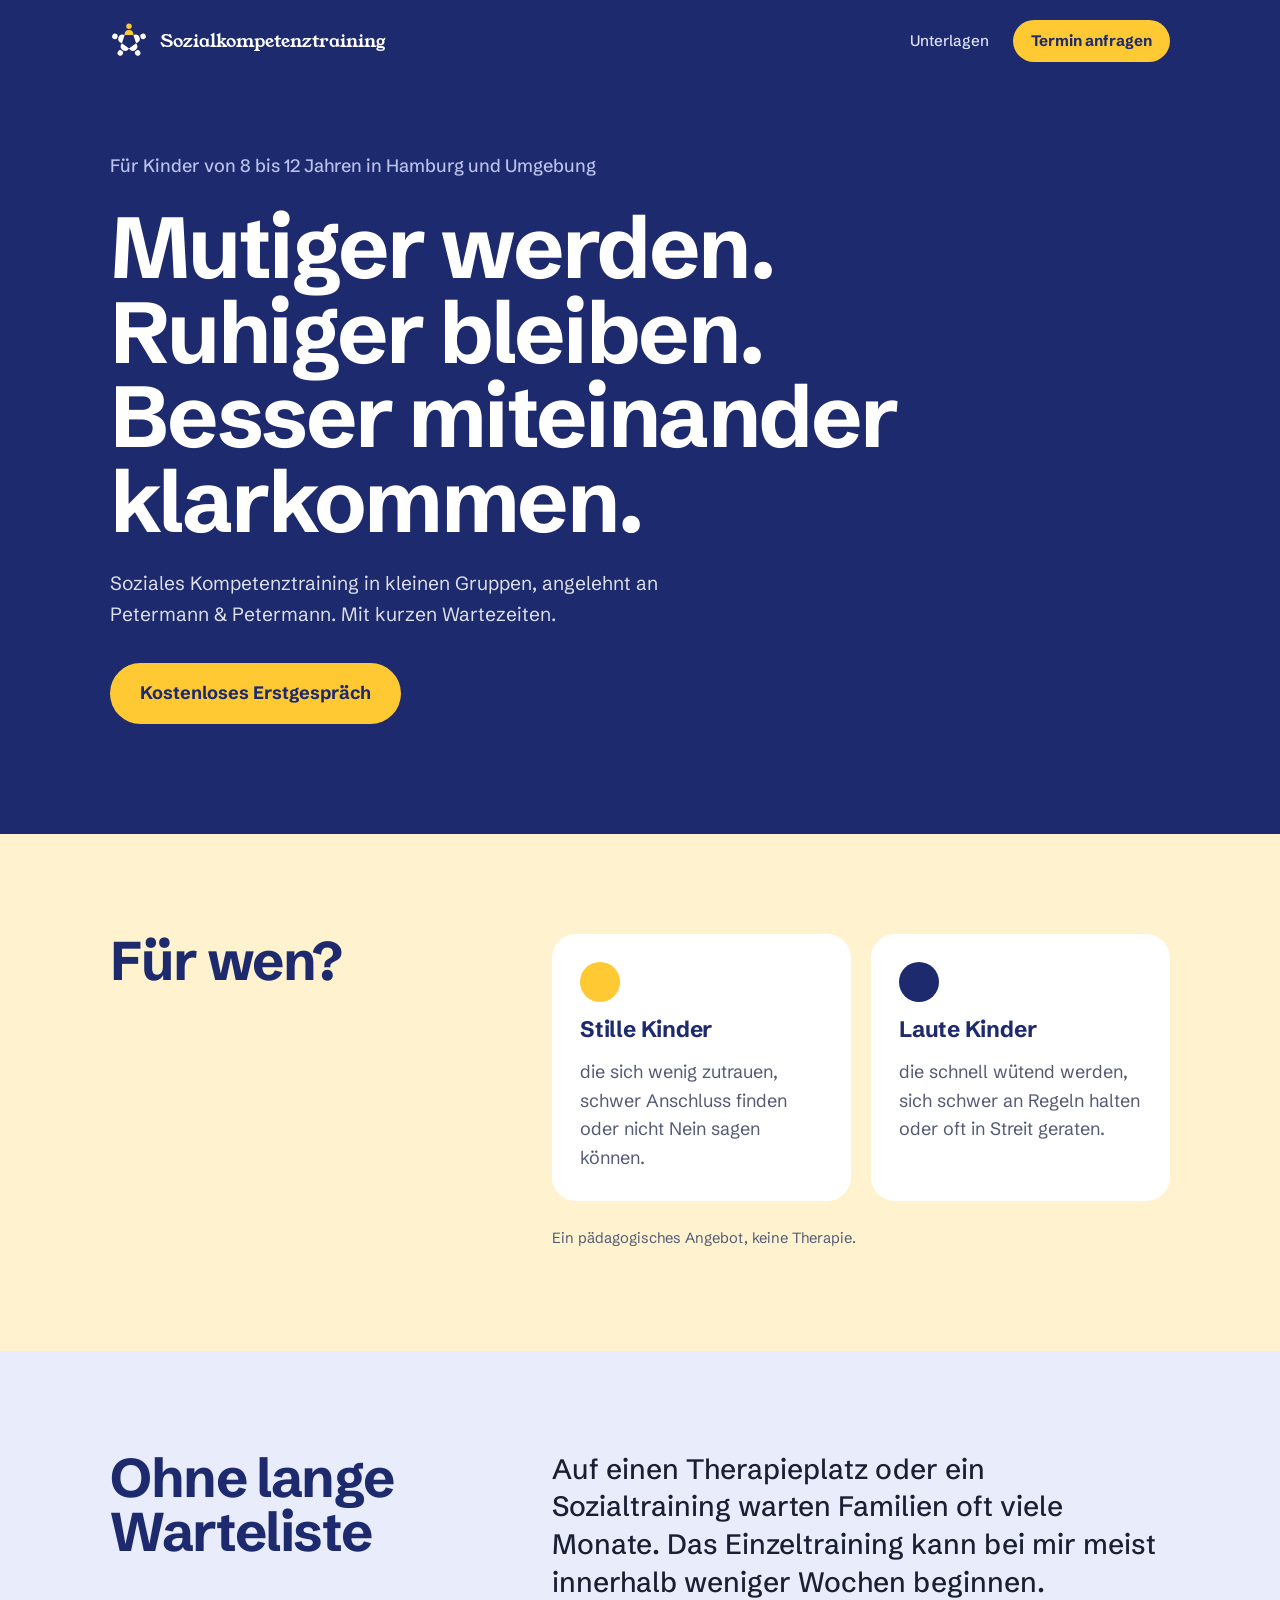
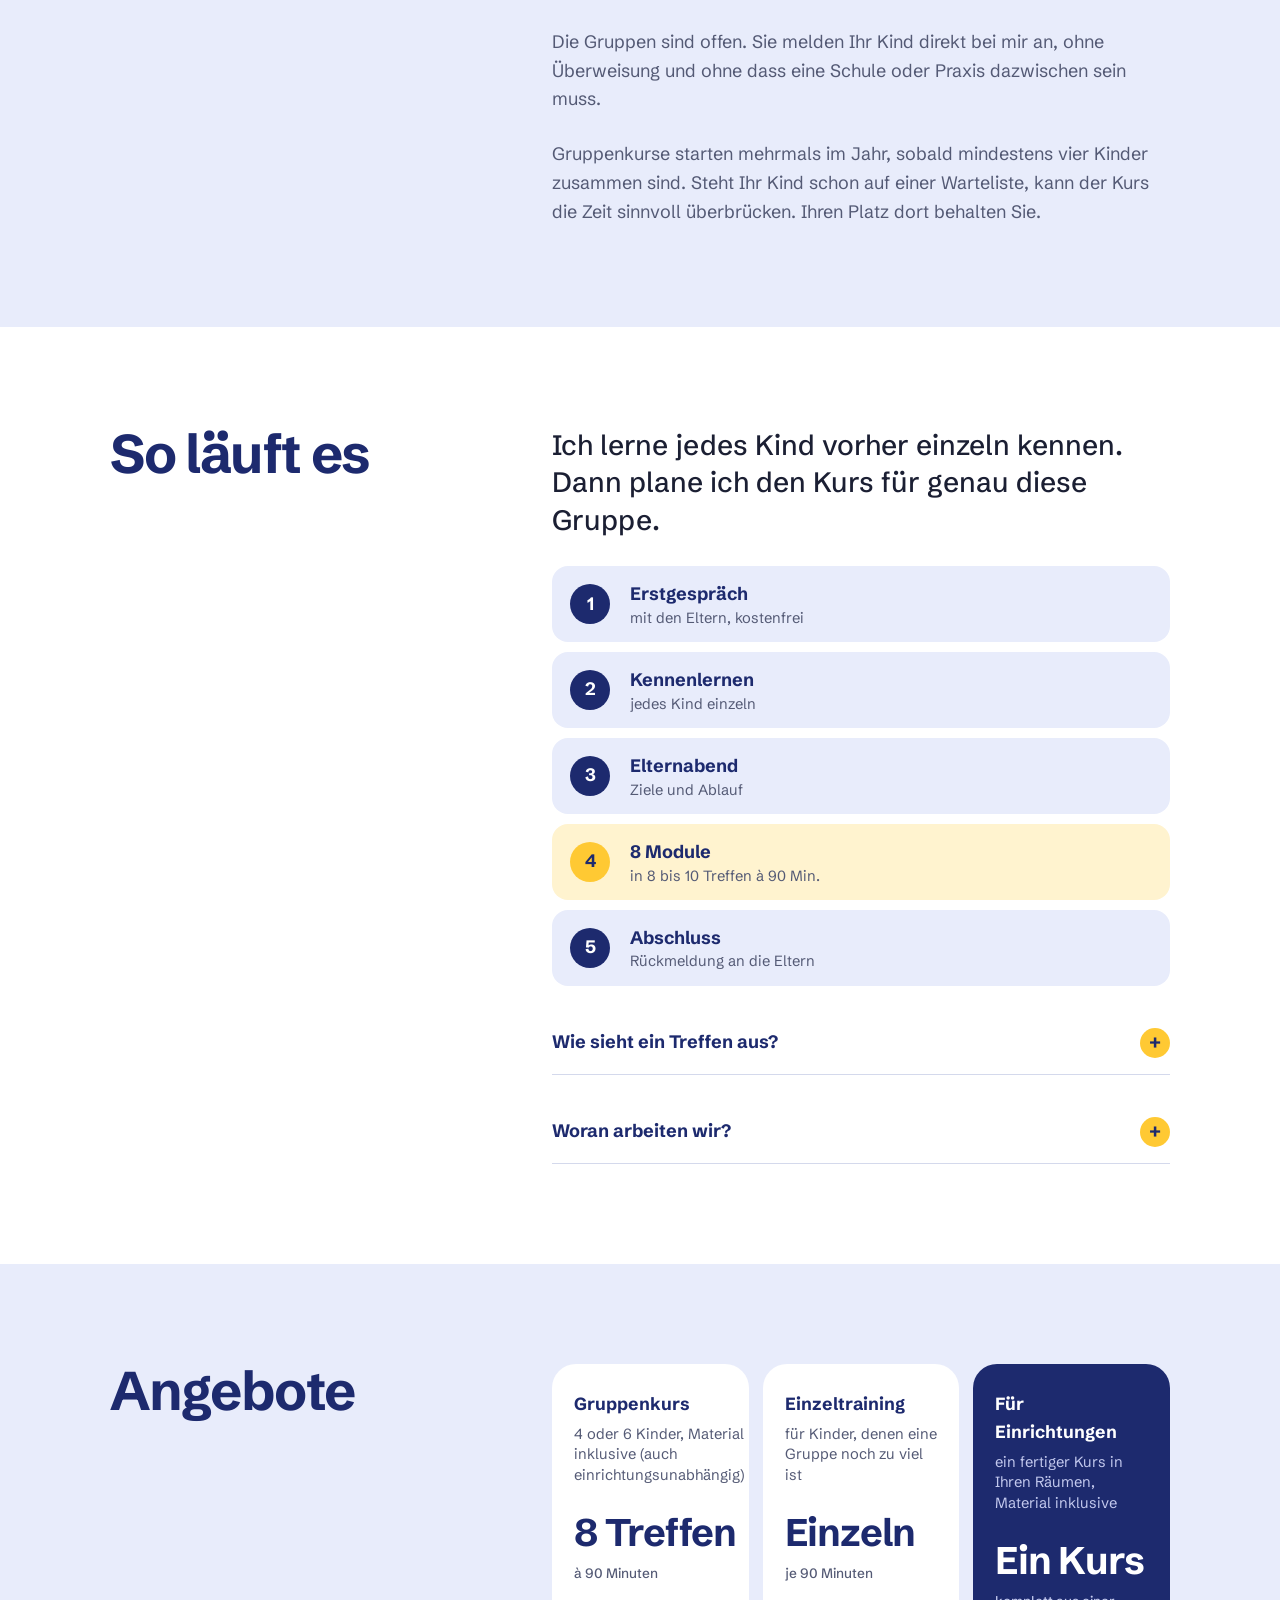
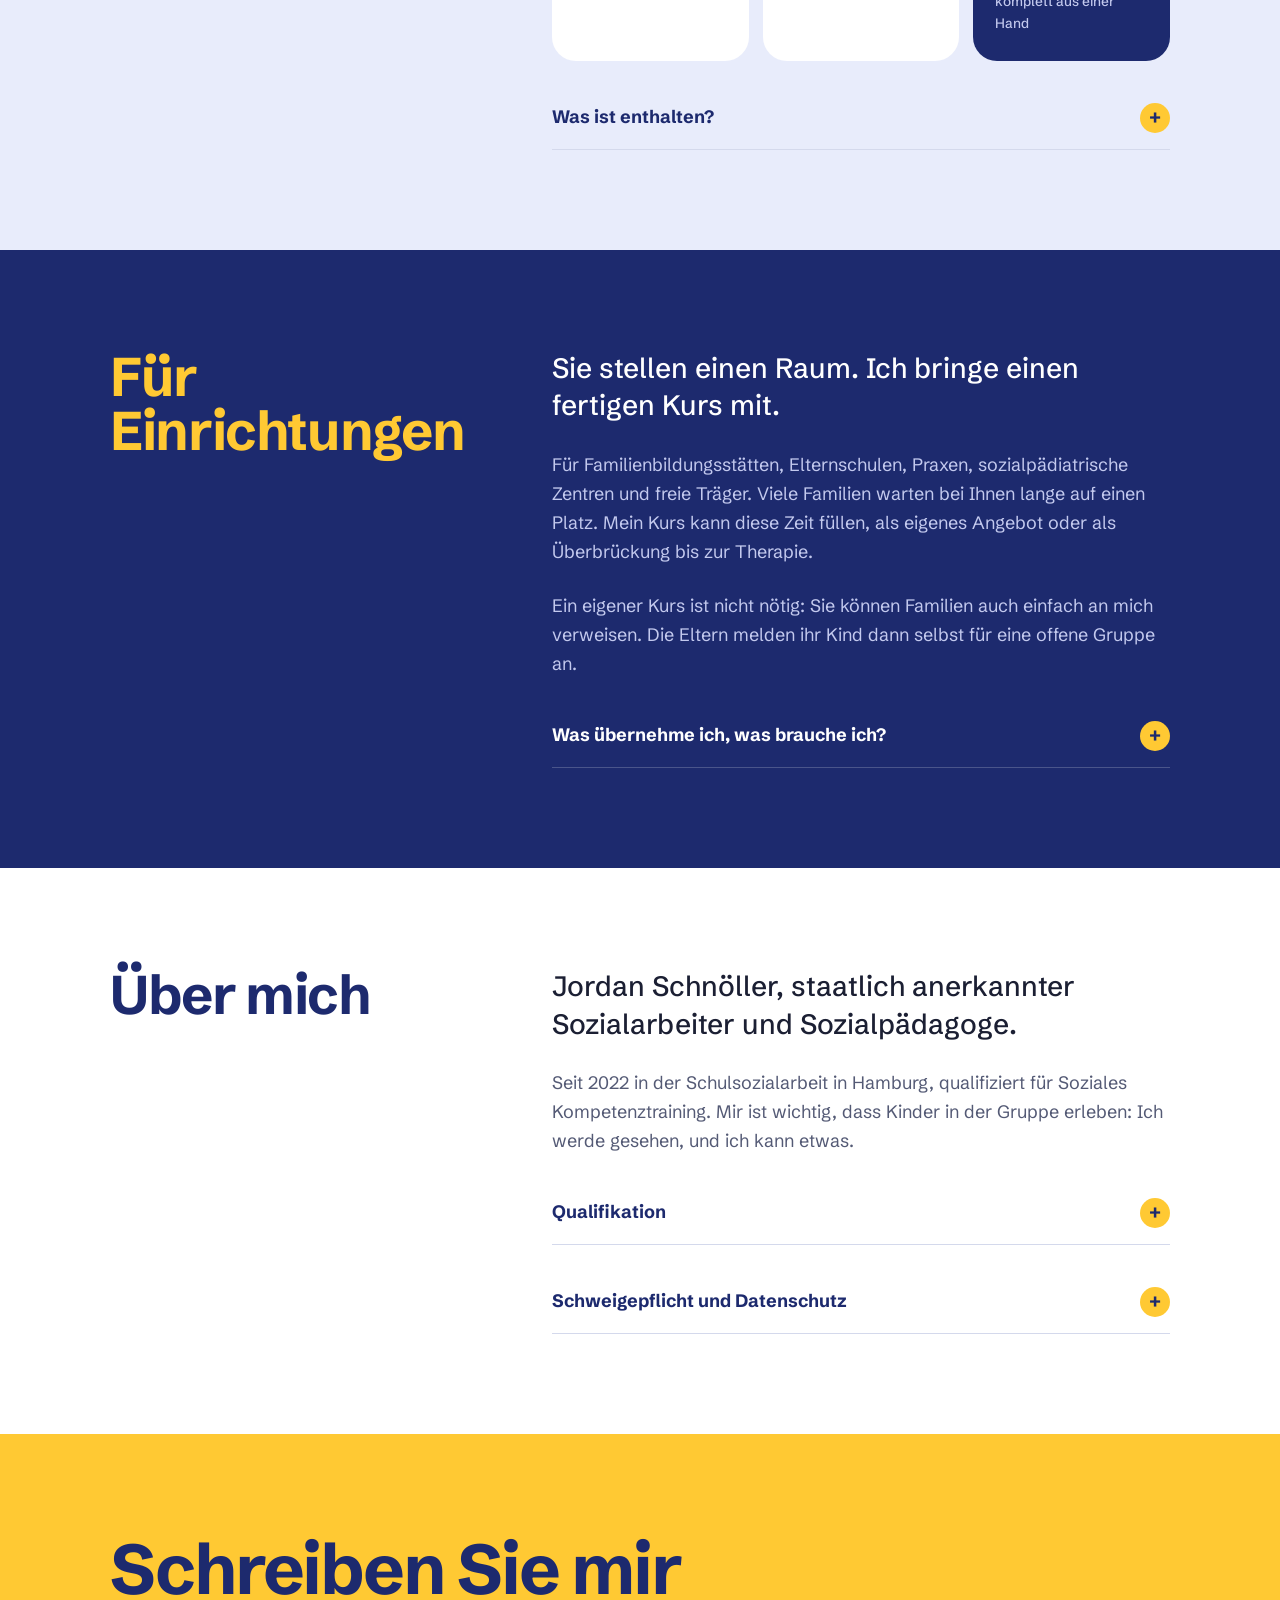
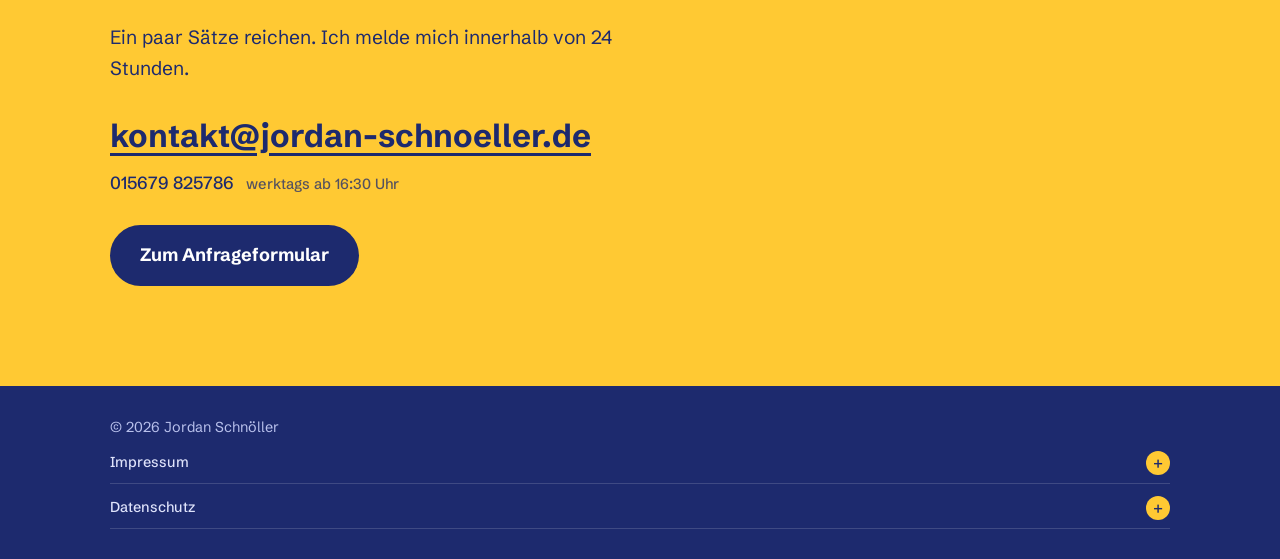
==== commit c7084147: "Startseite: Hinweis zu Kosten unter den Angebotskarten entfernt Co-Authored-By: Claude Opus 5.5 <nor" ====
--- a/index.html
+++ b/index.html
@@ -138,7 +138,6 @@
           <div class="price reveal"><h3>Einzeltraining</h3><p>für Kinder, denen eine Gruppe noch zu viel ist</p><b>Einzeln<small> je 90 Minuten</small></b></div>
           <div class="price reveal"><h3>Für Einrichtungen</h3><p>ein fertiger Kurs in Ihren Räumen, Material inklusive</p><b>Ein Kurs<small> komplett aus einer Hand</small></b></div>
         </div>
-        <p class="price-note">Die Kosten sind gerade noch in Planung. Gerne bespreche ich sie mit Ihnen persönlich, am besten im kostenlosen Erstgespräch.</p>
         <details>
           <summary>Was ist enthalten?</summary>
           <div class="more"><p>Enthalten sind das Einzelkennenlernen der Kinder, der Elternabend, die Vor- und Nachbereitung sowie die Abschlussrückmeldung. Braucht eine Gruppe 10 statt 8 Treffen, planen wir das gemeinsam. Kurszeiten: samstags vormittags, montags 17:30 bis 19:30 Uhr oder freitags 16:30 bis 18:30 Uhr.</p></div>
--- a/style.css
+++ b/style.css
@@ -65,7 +65,6 @@
 .price h3{font-weight:700;font-size:1.1rem;color:var(--blue)}
 .price p{color:var(--muted);font-size:.92rem;line-height:1.4;min-height:2.8em}
 .price b{font-size:clamp(1.9rem,3.4vw,2.4rem);font-weight:700;letter-spacing:-.02em;color:var(--blue);margin-top:10px;font-variant-numeric:tabular-nums}
-.price-note{color:var(--muted);margin-top:18px;max-width:46em}
 .price small{display:block;font-size:.85rem;font-weight:500;color:var(--muted);letter-spacing:0}
 .price:nth-child(3){background:var(--blue)}.price:nth-child(3) h3,.price:nth-child(3) b{color:var(--white)}.price:nth-child(3) p,.price:nth-child(3) small{color:#c3c9ee}
 .s-contact .wrap{padding-block:100px;display:grid;gap:18px;justify-items:start}
